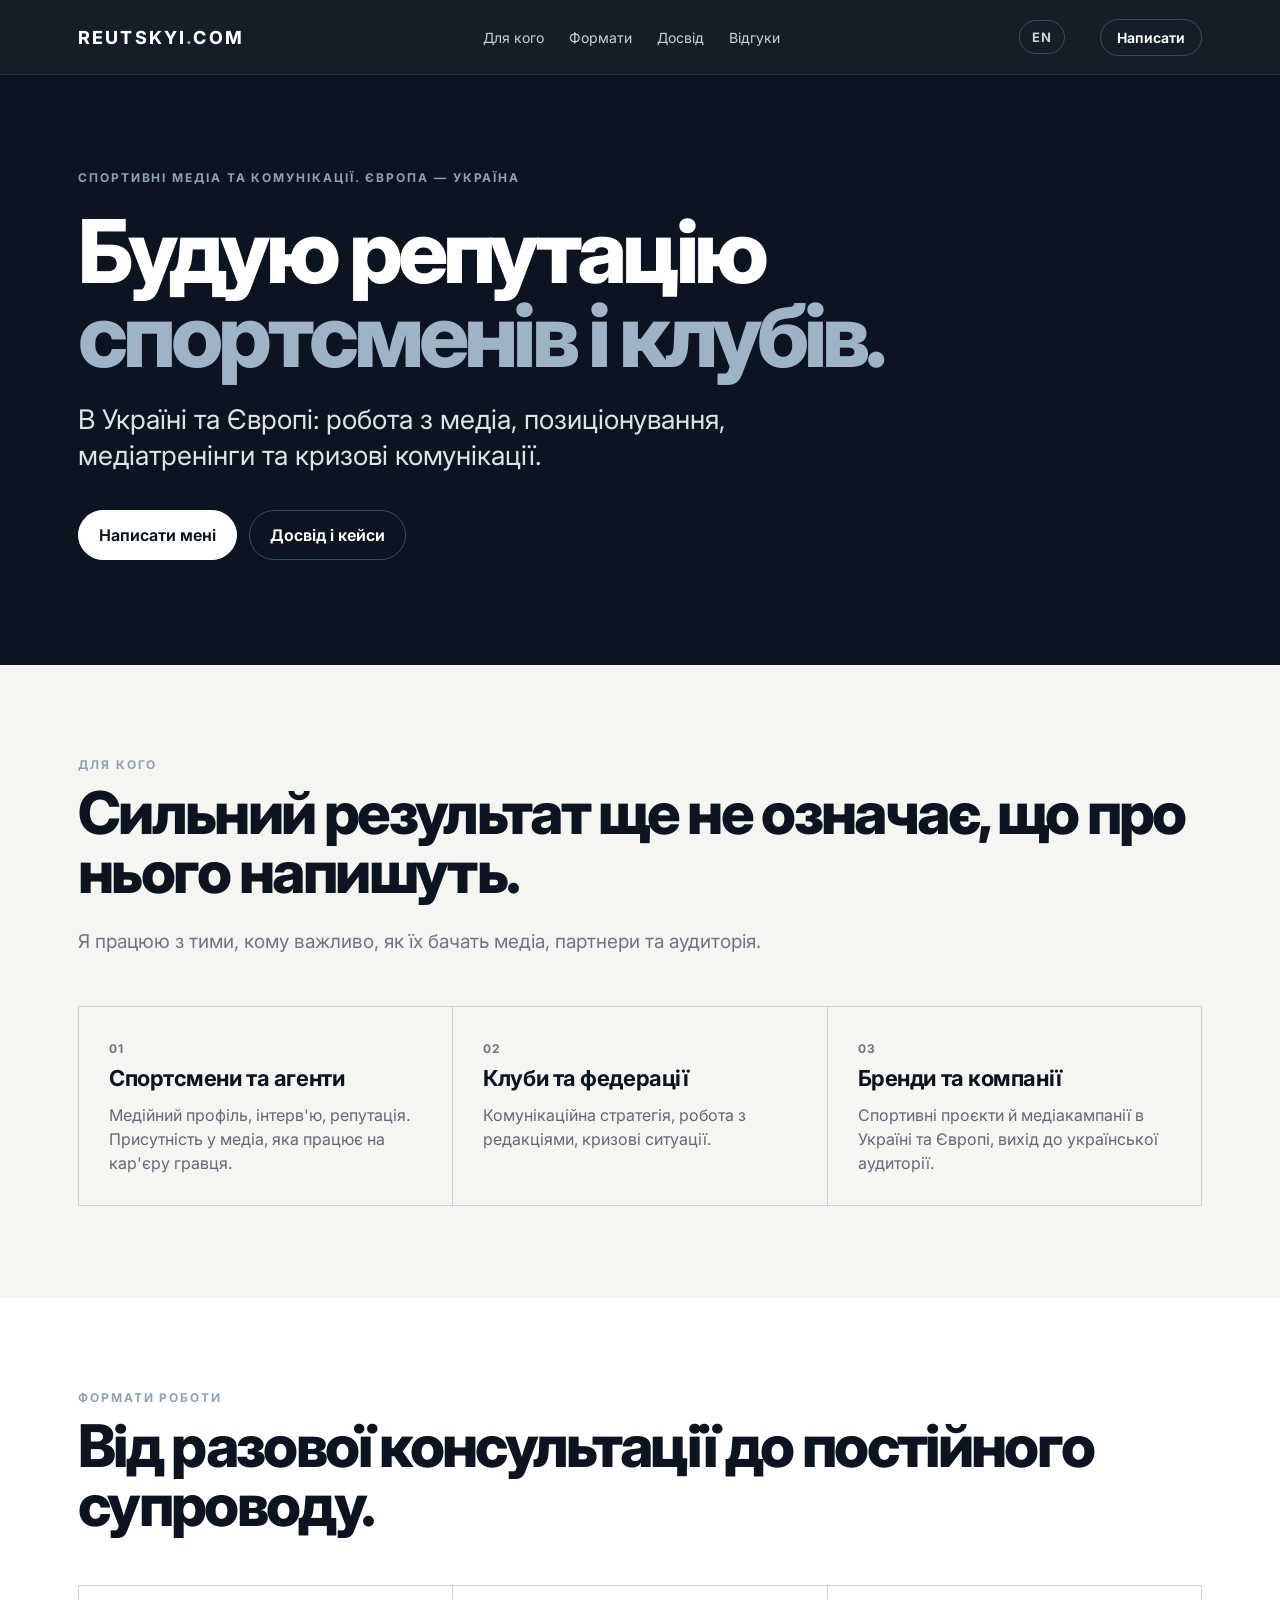
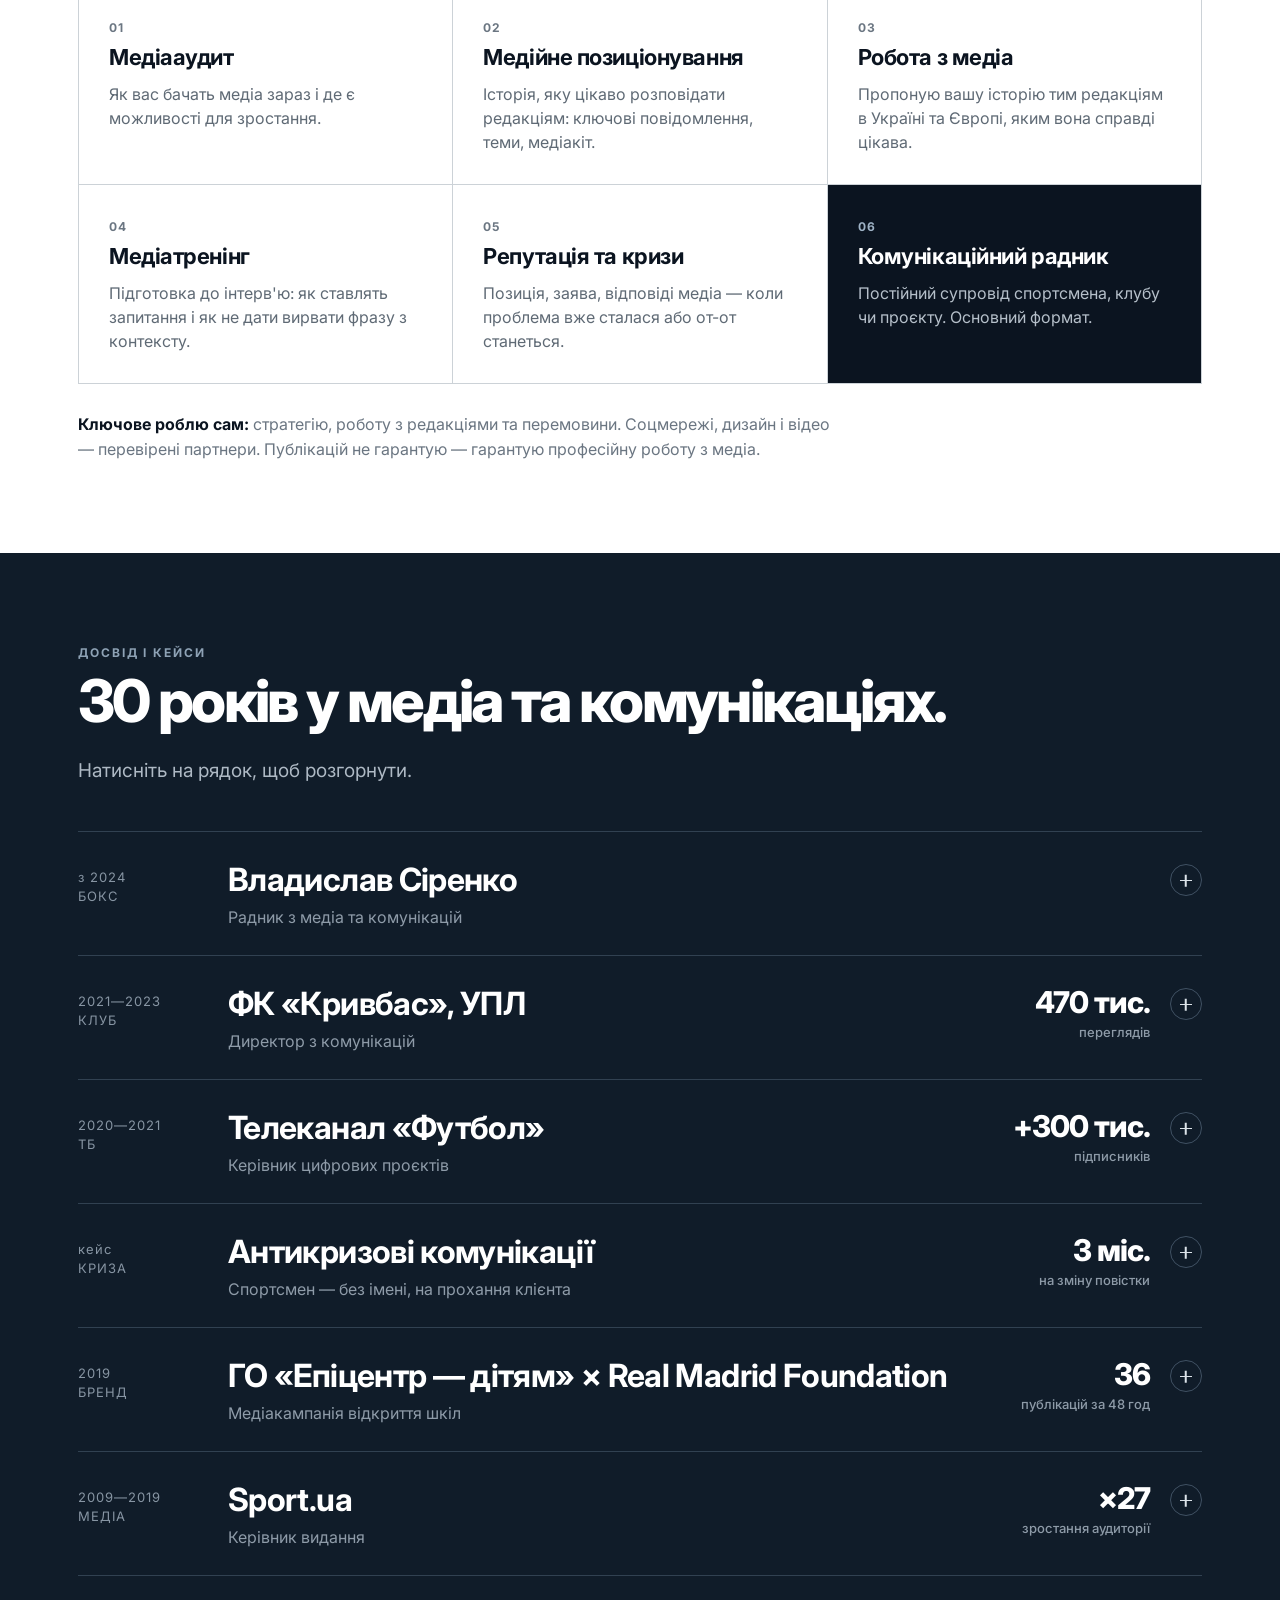
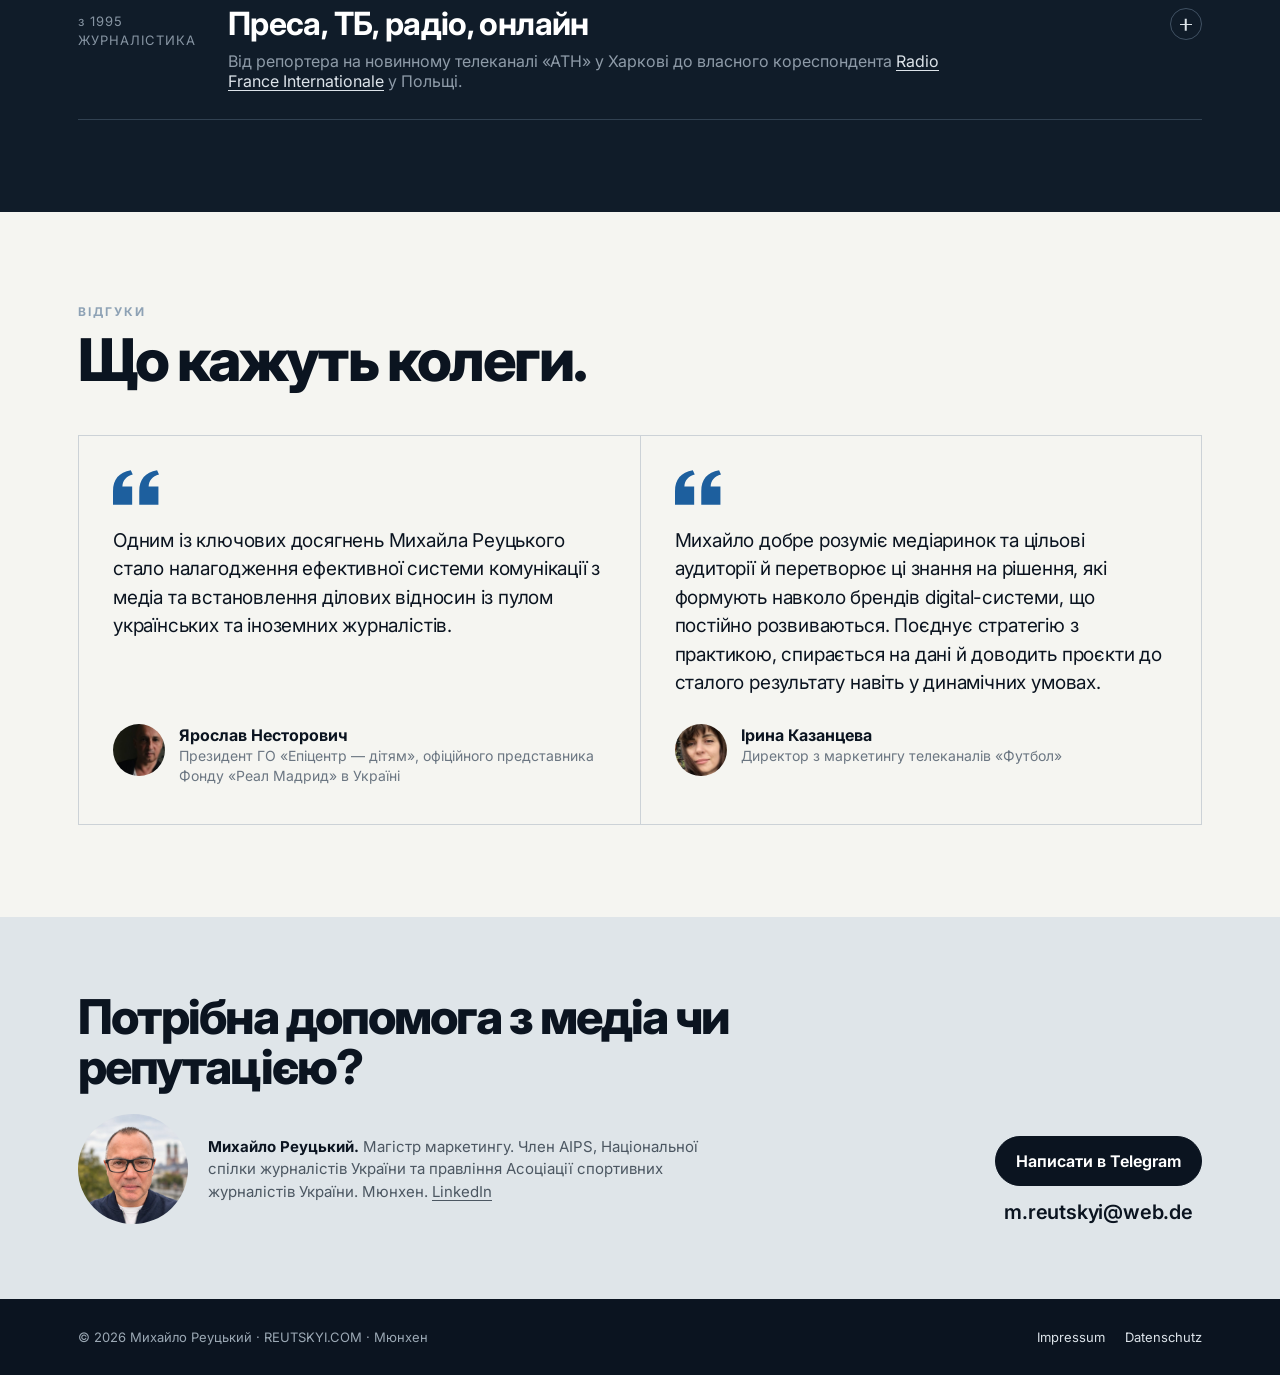
==== index.html @ 83b1a034 "Add files via upload" ====
<!DOCTYPE html>
<html lang="uk">
<head>
<meta charset="utf-8">
<meta name="viewport" content="width=device-width, initial-scale=1, viewport-fit=cover">
<title>Михайло Реуцький — спортивні медіа, PR і репутація | Україна ↔ Європа</title>
<meta name="description" content="Михайло Реуцький, Мюнхен. Медіа, PR і репутація спортсменів та клубів в Україні та Європі: робота з медіа, медіатренінги, кризові комунікації.">
<link rel="alternate" hreflang="uk" href="https://reutskyi.com/">
<link rel="alternate" hreflang="en" href="https://reutskyi.com/en/">
<link rel="alternate" hreflang="x-default" href="https://reutskyi.com/">
<link rel="canonical" href="https://reutskyi.com/">
<meta property="og:title" content="Михайло Реуцький — спортивні медіа, PR і репутація">
<meta property="og:description" content="Михайло Реуцький, Мюнхен. Медіа, PR і репутація спортсменів та клубів в Україні та Європі: робота з медіа, медіатренінги, кризові комунікації.">
<meta property="og:type" content="website">
<meta property="og:url" content="https://reutskyi.com/">
<meta property="og:locale" content="uk_UA">
<meta name="twitter:card" content="summary_large_image">
<meta property="og:image:width" content="1200">
<meta property="og:image:height" content="630">
<meta property="og:image" content="https://reutskyi.com/og.jpg">
<link rel="preload" href="/inter.woff2" as="font" type="font/woff2" crossorigin>
<link rel="stylesheet" href="/site.css?v=20261006">
<meta name="theme-color" content="#0b1420">
<link rel="icon" href="/favicon.ico" sizes="48x48">
<link rel="icon" type="image/png" href="/favicon-192.png" sizes="192x192">
<link rel="apple-touch-icon" href="/apple-touch-icon.png">
<script type="application/ld+json">
{
 "@context": "https://schema.org",
 "@type": "Person",
 "name": "Михайло Реуцький",
 "alternateName": [
  "Mykhailo Reutskyi",
  "Mikhail Reutskiy",
  "Михаил Реуцкий"
 ],
 "url": "https://reutskyi.com/",
 "image": "https://reutskyi.com/photo.jpg",
 "jobTitle": "Консультант зі спортивних комунікацій та медіа",
 "description": "Спортивні комунікації та медіа між Україною та Європою: медіааудит, позиціонування, робота з медіа, медіатренінги, репутація та кризові комунікації.",
 "email": "mailto:m.reutskyi@web.de",
 "address": {
  "@type": "PostalAddress",
  "addressLocality": "München",
  "addressCountry": "DE"
 },
 "sameAs": [
  "https://www.linkedin.com/in/reutskyi/"
 ],
 "memberOf": [
  {
   "@type": "Organization",
   "name": "AIPS — International Sports Press Association"
  },
  {
   "@type": "Organization",
   "name": "Національна спілка журналістів України"
  },
  {
   "@type": "Organization",
   "name": "Асоціація спортивних журналістів України"
  }
 ],
 "knowsAbout": [
  "Спортивні комунікації",
  "Media relations",
  "Антикризові комунікації",
  "Медіатренінг",
  "Спортивний маркетинг"
 ]
}
</script>
</head>
<body>

<header>
  <div class="wrap nav">
    <a class="logo" href="#top" aria-label="reutskyi.com">REUTSKYI<span>.</span>COM</a>
    <nav class="navlinks" aria-label="Головне меню">
      <a href="#for">Для кого</a>
      <a href="#formats">Формати</a>
      <a href="#cases">Досвід</a>
      <a href="#reviews">Відгуки</a>
    </nav>
    <a class="lang" href="/en/" hreflang="en" lang="en" aria-label="English version">EN</a>
    <a class="navbtn" href="#contact">Написати</a>
  </div>
</header>

<main id="top">

<section class="hero">
  <div class="wrap">
    <p class="eyebrow">Спортивні медіа та комунікації. Європа — Україна</p>
    <h1>Будую репутацію <span>спортсменів і&nbsp;клубів.</span></h1>
    <p class="lead">В Україні та Європі: робота з медіа, позиціонування, медіатренінги та кризові комунікації.</p>
    <div class="actions">
      <a class="btn primary" href="#contact">Написати мені</a>
      <a class="btn secondary" href="#cases">Досвід і кейси</a>
    </div>
  </div>
</section>

<section class="section" id="for">
  <div class="wrap">
    <p class="eyebrow">Для кого</p>
    <h2>Сильний результат ще не означає, що про нього напишуть.</h2>
    <p class="intro">Я працюю з тими, кому важливо, як їх бачать медіа, партнери та аудиторія.</p>
    <div class="grid3">
      <div class="cell"><b>01</b><h3>Спортсмени та агенти</h3><p>Медійний профіль, інтерв'ю, репутація. Присутність у медіа, яка працює на кар'єру гравця.</p></div>
      <div class="cell"><b>02</b><h3>Клуби та федерації</h3><p>Комунікаційна стратегія, робота з редакціями, кризові ситуації.</p></div>
      <div class="cell"><b>03</b><h3>Бренди та компанії</h3><p>Спортивні проєкти й медіакампанії в Україні та Європі, вихід до української аудиторії.</p></div>
    </div>
  </div>
</section>

<section class="section white" id="formats">
  <div class="wrap">
    <p class="eyebrow">Формати роботи</p>
    <h2>Від разової консультації до постійного супроводу.</h2>
    <div class="grid3">
      <div class="cell"><b>01</b><h3>Медіааудит</h3><p>Як вас бачать медіа зараз і де є можливості для зростання.</p></div>
      <div class="cell"><b>02</b><h3>Медійне позиціонування</h3><p>Історія, яку цікаво розповідати редакціям: ключові повідомлення, теми, медіакіт.</p></div>
      <div class="cell"><b>03</b><h3>Робота з медіа</h3><p>Пропоную вашу історію тим редакціям в Україні та Європі, яким вона справді цікава.</p></div>
      <div class="cell"><b>04</b><h3>Медіатренінг</h3><p>Підготовка до інтерв'ю: як ставлять запитання і як не дати вирвати фразу з контексту.</p></div>
      <div class="cell"><b>05</b><h3>Репутація та кризи</h3><p>Позиція, заява, відповіді медіа — коли проблема вже сталася або от-от станеться.</p></div>
      <div class="cell key"><b>06</b><h3>Комунікаційний радник</h3><p>Постійний супровід спортсмена, клубу чи проєкту. Основний формат.</p></div>
    </div>
    <p class="note"><strong>Ключове роблю сам:</strong> стратегію, роботу з редакціями та перемовини. Соцмережі, дизайн і відео — перевірені партнери. Публікацій не гарантую — гарантую професійну роботу з медіа.</p>
  </div>
</section>

<section class="section dark" id="cases">
  <div class="wrap">
    <p class="eyebrow">Досвід і кейси</p>
    <h2>30 років у медіа та комунікаціях.</h2>
    <p class="intro">Натисніть на рядок, щоб розгорнути.</p>
    <div class="cases">
      <details class="case">
        <summary>
          <span class="case-num">з 2024<br>БОКС</span>
          <div><h3>Владислав Сіренко</h3><p class="case-meta">Радник з медіа та комунікацій</p></div>
          <span class="case-value"></span>
          <span class="tog" aria-hidden="true"></span>
        </summary>
        <div class="case-body one"><p>Медіа й комунікації українського боксера-супертяжа, що виступає в промоушені Zuffa Boxing.</p></div>
      </details>
      <details class="case">
        <summary>
          <span class="case-num">2021—2023<br>КЛУБ</span>
          <div><h3>ФК «Кривбас», УПЛ</h3><p class="case-meta">Директор з комунікацій</p></div>
          <span class="case-value">470 тис.<small>переглядів</small></span>
          <span class="tog" aria-hidden="true"></span>
        </summary>
        <div class="case-body one"><p>Комунікації клубу — від щоденної роботи з редакціями, ексклюзивів і престурів до кризових ситуацій; робота з блогерами та іноземними медіа.</p><p>До Кривого Рогу приїздили писати та знімати про клуб: <a href="https://www.theguardian.com/football/2022/aug/21/ukraine-fc-kryvbas-ignore-nearby-shells-as-new-season-looms" target="_blank" rel="noopener">The Guardian</a>, <a href="https://www.instagram.com/zoryalondonsk/" target="_blank" rel="noopener">Zorya Londonsk</a>, YouTube-шоу <a href="https://www.youtube.com/watch?v=FBmzEO41YpI" target="_blank" rel="noopener">«Бомбардир»</a> і <a href="https://www.youtube.com/watch?v=1__1Q5OuF3I" target="_blank" rel="noopener">«Трендець»</a> та інші. Ці два фільми зібрали <strong>понад 470 тисяч переглядів</strong>.</p></div>
      </details>
      <details class="case">
        <summary>
          <span class="case-num">2020—2021<br>ТБ</span>
          <div><h3>Телеканал «Футбол»</h3><p class="case-meta">Керівник цифрових проєктів</p></div>
          <span class="case-value">+300 тис.<small>підписників</small></span>
          <span class="tog" aria-hidden="true"></span>
        </summary>
        <div class="case-body one"><p>Стратегія сайту та соцмереж, переупакування телевізійного контенту для онлайну.</p><p>Восени 2020-го footballua.tv — у трійці спортивних сайтів України за Gemius; +300 тисяч підписників у соцмережах за 11 місяців.</p></div>
      </details>
      <details class="case">
        <summary>
          <span class="case-num">кейс<br>КРИЗА</span>
          <div><h3>Антикризові комунікації</h3><p class="case-meta">Спортсмен — без імені, на прохання клієнта</p></div>
          <span class="case-value">3 міс.<small>на зміну повістки</small></span>
          <span class="tog" aria-hidden="true"></span>
        </summary>
        <div class="case-body one"><p>Після невдалого інтерв'ю іноземному виданню перша сторінка Google за ім'ям гравця заповнилася негативними публікаціями. За три місяці позитивні новини перебили негативну повістку: медіа заговорили про гравця в іншому ключі. Згодом кризові публікації зникли і з першої сторінки Google.</p></div>
      </details>
      <details class="case">
        <summary>
          <span class="case-num">2019<br>БРЕНД</span>
          <div><h3>ГО «Епіцентр — дітям» × Real Madrid Foundation</h3><p class="case-meta">Медіакампанія відкриття шкіл</p></div>
          <span class="case-value">36<small>публікацій за 48 год</small></span>
          <span class="tog" aria-hidden="true"></span>
        </summary>
        <div class="case-body one"><p>Дві соціально-спортивні школи для 355 дітей, відкривали зірки «Реала» Макелеле та Бутрагеньо. 36 медіарозміщень за 48 годин.</p></div>
      </details>
      <details class="case">
        <summary>
          <span class="case-num">2009—2019<br>МЕДІА</span>
          <div><h3>Sport.ua</h3><p class="case-meta">Керівник видання</p></div>
          <span class="case-value">×27<small>зростання аудиторії</small></span>
          <span class="tog" aria-hidden="true"></span>
        </summary>
        <div class="case-body one"><p>Аудиторія зросла з 400 тисяч до понад 11 мільйонів користувачів на місяць. Лідер серед загальноспортивних сайтів України.</p></div>
      </details>
      <details class="case">
        <summary>
          <span class="case-num">з 1995<br>ЖУРНАЛІСТИКА</span>
          <div><h3>Преса, ТБ, радіо, онлайн</h3><p class="case-meta">Від репортера на новинному телеканалі «АТН» у Харкові до власного кореспондента <a href="https://www.rfi.fr/uk/%D0%B0%D0%B2%D1%82%D0%BE%D1%80/%D0%BC%D0%B8%D1%85%D0%B0%D0%B9%D0%BB%D0%BE-%D1%80%D0%B5%D1%83%D1%86%D1%8C%D0%BA%D0%B8%D0%B9/" target="_blank" rel="noopener">Radio France Internationale</a> у Польщі.</p></div>
          <span class="case-value"></span>
          <span class="tog" aria-hidden="true"></span>
        </summary>
        <div class="case-body one">
          <p>Публікації: газета «День», сайти Sport.ua, «Чемпіон», Xsport, «Трибуна» та інші.</p>
        </div>
      </details>
    </div>
  </div>
</section>

<section class="section" id="reviews">
  <div class="wrap">
    <p class="eyebrow">Відгуки</p>
    <h2>Що кажуть колеги.</h2>
    <div class="reviews">
      <figure class="review">
        <blockquote>Одним із ключових досягнень Михайла Реуцького стало налагодження ефективної системи комунікації з медіа та встановлення ділових відносин із пулом українських та іноземних журналістів.</blockquote>
        <figcaption><img src="/nestorovych.jpg" width="220" height="220" loading="lazy" alt="Ярослав Несторович"><span><b>Ярослав Несторович</b>Президент ГО «Епіцентр — дітям», офіційного представника Фонду «Реал Мадрид» в Україні</span></figcaption>
      </figure>
      <figure class="review">
        <blockquote>Михайло добре розуміє медіаринок та цільові аудиторії й перетворює ці знання на рішення, які формують навколо брендів digital-системи, що постійно розвиваються. Поєднує стратегію з практикою, спирається на дані й доводить проєкти до сталого результату навіть у динамічних умовах.</blockquote>
        <figcaption><img src="/kazantseva.jpg" width="220" height="220" loading="lazy" alt="Ірина Казанцева"><span><b>Ірина Казанцева</b>Директор з маркетингу телеканалів «Футбол»</span></figcaption>
      </figure>
    </div>
  </div>
</section>

<section class="cta" id="contact">
  <div class="wrap cta-inner">
    <div>
      <h2>Потрібна допомога з медіа чи репутацією?</h2>
      <div class="me">
        <img src="/photo.jpg" width="640" height="640" alt="Михайло Реуцький">
        <p><b>Михайло Реуцький.</b> Магістр маркетингу. Член AIPS, Національної спілки журналістів України та правління Асоціації спортивних журналістів України. Мюнхен. <a href="https://www.linkedin.com/in/reutskyi/" target="_blank" rel="noopener">LinkedIn</a></p>
      </div>
    </div>
    <div class="contact">
      <div class="cbtns"><a class="btn primary dark" href="https://t.me/metarem" target="_blank" rel="noopener">Написати в Telegram</a></div>
      <p class="mail">m.reutskyi@web.de</p>
    </div>
  </div>
</section>

</main>

<footer>
  <div class="wrap footerrow">
    <span>© 2026 Михайло Реуцький · REUTSKYI.COM · Мюнхен</span>
    <nav aria-label="Правова інформація"><a href="/impressum.html">Impressum</a><a href="/datenschutz.html">Datenschutz</a></nav>
  </div>
</footer>

</body>
</html>
---- site.css ----
@font-face{font-family:"Inter";src:url(/inter.woff2) format("woff2");font-weight:100 900;font-display:swap}
:root{--ink:#0b1420;--paper:#f5f5f1;--muted:#6b7682;--line:#ccd2d7;--accent:#1d5f9e;--white:#fff;--max:1180px}
*{box-sizing:border-box}html{scroll-behavior:smooth;scroll-padding-top:80px}
body{margin:0;background:var(--paper);color:var(--ink);font-family:"Inter",ui-sans-serif,system-ui,-apple-system,BlinkMacSystemFont,"Segoe UI",sans-serif;-webkit-font-smoothing:antialiased}
a{color:inherit;text-decoration:none}
:focus-visible{outline:2px solid #9fb3c6;outline-offset:3px}
img{max-width:100%;display:block}
.wrap{max-width:var(--max);margin:auto;padding:0 28px}
header{position:sticky;top:0;z-index:20;background:rgba(11,20,32,.96);color:#fff;border-bottom:1px solid #233142;backdrop-filter:blur(12px);-webkit-backdrop-filter:blur(12px)}
.nav{height:74px;display:flex;align-items:center;justify-content:space-between;gap:25px}
.logo{font-size:18px;font-weight:750;letter-spacing:.12em;white-space:nowrap}.logo span{color:#9fb3c6}
.navlinks{display:flex;gap:25px;font-size:14px;color:#cbd2da}.navlinks a:hover{color:#fff}
.navbtn{border:1px solid #3a4c60;border-radius:999px;padding:9px 16px;font-size:14px;font-weight:650}
.hero{background:var(--ink);color:#fff;padding:95px 0 105px}
.eyebrow{text-transform:uppercase;letter-spacing:.16em;color:#8ea2b5;font-size:12px;font-weight:700;margin:0}
.hero h1{font-size:clamp(44px,7.4vw,88px);line-height:.96;letter-spacing:-.055em;max-width:950px;margin:24px 0;font-weight:800}
.hero h1 span{color:#9fb3c6}
.lead{font-size:clamp(19px,2.3vw,27px);line-height:1.35;max-width:800px;color:#dce3e9;margin:0}
.actions{display:flex;flex-wrap:wrap;gap:12px;margin-top:35px}
.btn{display:inline-block;padding:14px 20px;border-radius:999px;border:1px solid #3a4c60;font-weight:650}
.btn.primary{background:#fff;color:var(--ink);border-color:#fff}.btn.secondary{color:#fff}
.metrics{display:grid;grid-template-columns:repeat(4,1fr);gap:1px;background:#2a3948;margin-top:70px}
.metric{background:var(--ink);padding:25px}.metric strong{display:block;font-size:39px;letter-spacing:-.04em;font-weight:800}.metric small{color:#9eabb8;line-height:1.35;font-size:14px}
.section{padding:92px 0}.section.dark{background:#101c29;color:#fff}.section.white{background:#fff}
.section h2{font-size:clamp(34px,4.6vw,60px);line-height:1;letter-spacing:-.045em;margin:12px 0 25px;font-weight:800}
.intro{max-width:700px;color:var(--muted);font-size:19px;line-height:1.55;margin:0}.dark .intro{color:#aeb9c4}
.grid3{display:grid;grid-template-columns:repeat(3,1fr);gap:1px;background:var(--line);margin-top:50px;border:1px solid var(--line)}
.cell{background:var(--paper);padding:30px;min-height:190px}.white .cell{background:#fff}
.cell b{font-size:12px;color:var(--muted);letter-spacing:.08em}
.cell h3{font-size:22px;margin:8px 0 12px;letter-spacing:-.02em}
.cell p{color:#5f6a75;line-height:1.5;margin:0}
.cell.key{background:var(--ink);color:#fff}.cell.key p{color:#b6c0ca}.cell.key b{color:#9fb3c6}
.note{margin:28px 0 0;color:var(--muted);font-size:16px;line-height:1.55;max-width:760px}.note strong{color:var(--ink)}
.cases{margin-top:45px;border-top:1px solid #314151}
.case{border-bottom:1px solid #314151;padding:28px 0}
.case>summary{list-style:none;display:grid;grid-template-columns:130px 1fr 150px 32px;gap:20px;align-items:start;cursor:pointer}
.case>summary::-webkit-details-marker{display:none}
.case-num{color:#8795a3;font-size:13px;letter-spacing:.08em;padding-top:8px}
.case h3{font-size:clamp(22px,2.8vw,32px);margin:0 0 8px;letter-spacing:-.02em}
.case-meta{color:#8e9ba8;margin:0}
.case-value{text-align:right;font-size:30px;font-weight:800;letter-spacing:-.03em}
.case>summary:hover h3{color:#9fb3c6}
.case-body{display:grid;grid-template-columns:1fr 1fr;gap:35px;padding:22px 170px 6px 150px}
.case-body p{color:#b6c0ca;line-height:1.55;margin:0}
.case-body a{color:#fff;text-decoration:underline;text-underline-offset:3px}
.tags{grid-column:1/-1}
.tag{display:inline-block;border:1px solid #405163;border-radius:999px;padding:6px 10px;font-size:12px;color:#b7c3ce;margin:4px 4px 0 0}
.reviews{display:grid;grid-template-columns:1fr 1fr;gap:1px;background:var(--line);margin-top:45px;border:1px solid var(--line)}
.review{margin:0;background:var(--paper);padding:34px;display:flex;flex-direction:column;justify-content:space-between;gap:26px}
.review blockquote{margin:0;font-size:19px;line-height:1.5;letter-spacing:-.01em}
.review figcaption{display:flex;align-items:center;gap:14px;font-size:14px;color:var(--muted);line-height:1.4}
.review figcaption img{width:52px;height:52px;border-radius:50%;object-fit:cover;flex:none}
.review figcaption b{display:block;color:var(--ink);font-size:16px}
.cta{background:#dfe5e9;padding:75px 0}
.cta-inner{display:flex;justify-content:space-between;align-items:end;gap:35px}
.cta h2{margin:0 0 22px;max-width:700px}
.me{display:flex;gap:16px;align-items:center;max-width:620px;color:#4c5762;font-size:15px;line-height:1.5}
.me img{width:72px;height:72px;border-radius:50%;object-fit:cover;flex:none}
.me b{color:var(--ink)}
.me a{text-decoration:underline;text-underline-offset:3px}
.contact{white-space:nowrap;text-align:right}
.contact .mail{display:block;margin-top:10px;color:#4c5762;font-size:15px}
footer{background:var(--ink);color:#9ba8b4;padding:30px 0;font-size:13px}
.footerrow{display:flex;justify-content:space-between;gap:20px;flex-wrap:wrap}
footer nav{display:flex;gap:20px}footer nav a{color:#dce3e9}
.legal-main{padding:80px 0}.legal{max-width:760px}
.legal h1{font-size:clamp(40px,6vw,64px);letter-spacing:-.045em;margin:0 0 28px}
.legal h2{font-size:22px;letter-spacing:-.02em;margin:34px 0 10px}
.legal p{color:#4c5762;line-height:1.6}.legal a{text-decoration:underline}
@media(max-width:900px){
 .navlinks{display:none}.wrap{padding:0 20px}.hero{padding:70px 0 75px}
 .metrics,.grid3{grid-template-columns:1fr 1fr}
 .case>summary{grid-template-columns:55px 1fr 90px}
 .case-body{grid-template-columns:1fr;padding:20px 0 0 75px}
 .reviews{grid-template-columns:1fr}
 .cta-inner{display:block}.contact{text-align:left;margin-top:28px}
}
@media(max-width:520px){
 .metrics,.grid3{grid-template-columns:1fr}.metric{padding:20px}
 .case>summary{grid-template-columns:1fr}.case-num{padding:0}.case-value{text-align:left;font-size:24px}
 .case-body{padding:16px 0 0}
 .review{padding:24px}
}
@media (prefers-reduced-motion:reduce){html{scroll-behavior:auto}}
.case-body.one{grid-template-columns:1fr;max-width:none}
.case-body.one p{max-width:70ch}
.case-num{line-height:1.5}
.cta h2{font-size:clamp(30px,4vw,48px);letter-spacing:-.04em;line-height:1.05;font-weight:800}
.metrics.one{grid-template-columns:auto;background:none;border-top:1px solid #2a3948;margin-top:60px}
.metrics.one .metric{padding:28px 0 0;display:flex;align-items:baseline;gap:14px}
.metrics.one small{font-size:16px}
.review blockquote::before{content:"";display:block;width:46px;height:35px;margin-bottom:22px;background-color:var(--accent);-webkit-mask:url("data:image/svg+xml,%3Csvg xmlns='http://www.w3.org/2000/svg' viewBox='0 0 48 36'%3E%3Cpath d='M0 36V22C0 9.6 6.2 2.2 18.6 0l2 4.4C13.6 6.4 10.2 10.6 9.8 17H20v19H0zm27.4 0V22C27.4 9.6 33.6 2.2 46 0l2 4.4c-7 2-10.4 6.2-10.8 12.6H47.4v19h-20z'/%3E%3C/svg%3E") no-repeat center/contain;mask:url("data:image/svg+xml,%3Csvg xmlns='http://www.w3.org/2000/svg' viewBox='0 0 48 36'%3E%3Cpath d='M0 36V22C0 9.6 6.2 2.2 18.6 0l2 4.4C13.6 6.4 10.2 10.6 9.8 17H20v19H0zm27.4 0V22C27.4 9.6 33.6 2.2 46 0l2 4.4c-7 2-10.4 6.2-10.8 12.6H47.4v19h-20z'/%3E%3C/svg%3E") no-repeat center/contain}
.review figcaption{min-height:66px;align-items:flex-start}
.case-body.one p+p{margin-top:12px}
.case-row{display:grid;grid-template-columns:130px 1fr 150px;gap:20px;align-items:start}
.case.static h3{cursor:default}
@media(max-width:900px){.case-row{grid-template-columns:55px 1fr 90px}}
@media(max-width:520px){.case-row{grid-template-columns:1fr}}
.case-meta a{color:#dce3e9;text-decoration:underline;text-underline-offset:3px}
.outlets{list-style:none;margin:0;padding:0;columns:2;column-gap:40px;color:#b6c0ca;line-height:1.5}.outlets li{break-inside:avoid;padding:6px 0;border-bottom:1px solid #243445}.outlets a{color:#fff;text-decoration:underline;text-underline-offset:3px}@media(max-width:700px){.outlets{columns:1}}
.btn.primary.dark{background:var(--ink);color:#fff;border-color:var(--ink)}
.contact .mail{display:flex;gap:10px;align-items:center;justify-content:flex-end;margin:12px 0 0;color:#4c5762;font-size:15px}
.copy{font:inherit;font-size:13px;border:1px solid #9aa6b1;background:transparent;border-radius:999px;padding:4px 10px;cursor:pointer;color:var(--ink)}
.copy:hover{background:#fff}
.mail-hint{margin:6px 0 0;font-size:12px;color:#7a8590;white-space:normal}
@media(max-width:900px){.contact .mail{justify-content:flex-start}}
.cbtns{display:flex;gap:10px;justify-content:flex-end;flex-wrap:wrap}
.btn.outline{border-color:var(--ink);color:var(--ink)}
.btn.outline:hover{background:#fff}
@media(max-width:900px){.cbtns{justify-content:flex-start}}
.contact .mail{font-size:20px;font-weight:600;color:var(--ink);letter-spacing:-.01em;margin-top:16px}
.case .tog{width:32px;height:32px;border:1px solid #405163;border-radius:50%;position:relative;margin-top:4px;transition:border-color .2s}
.case .tog::before,.case .tog::after{content:"";position:absolute;left:9px;right:9px;top:15px;height:1.5px;background:#dce3e9;transition:transform .25s}
.case .tog::after{transform:rotate(90deg)}
.case[open] .tog::after{transform:rotate(0)}
.case>summary:hover .tog{border-color:#9fb3c6}
@media(max-width:900px){.case>summary{grid-template-columns:55px 1fr 90px 32px}}
@media(max-width:520px){.case>summary{grid-template-columns:1fr 32px}.case>summary .case-num{grid-column:1}.case>summary>div{grid-column:1}.case>summary .case-value{grid-column:1}.case>summary .tog{grid-column:2;grid-row:1}}
.case-body.one{gap:12px}.case-body.one p+p{margin-top:0}
.case-value small{display:block;font-size:13px;font-weight:500;letter-spacing:0;color:#8e9ba8;margin-top:4px;line-height:1.3}
@media(max-width:520px){.case-value small{display:inline;margin-left:8px}}
.cta .contact{display:flex;flex-direction:column;align-items:stretch;text-align:center}
.cta .contact .cbtns{justify-content:center}
.cta .contact .cbtns .btn{width:100%;text-align:center}
.cta .contact .mail{justify-content:center;text-align:center;margin-top:14px}
@media(max-width:900px){.cta .contact{align-items:flex-start;text-align:left}.cta .contact .cbtns .btn{width:auto}.cta .contact .mail{justify-content:flex-start;text-align:left}}
.nav{justify-content:flex-start}
.navlinks{margin:0 auto}
.nav .lang{font-size:13px;font-weight:700;letter-spacing:.08em;color:#cbd2da;border:1px solid #3a4c60;border-radius:999px;padding:8px 12px;margin-right:10px}
.nav .lang:hover{color:#fff}
@media(max-width:900px){.nav .lang{margin-left:auto}}
.me{gap:20px}.me img{width:110px;height:110px}@media(max-width:520px){.me img{width:88px;height:88px}}
/* mobile-nav-fit */@media(max-width:520px){.nav{gap:10px}.logo{font-size:15px;letter-spacing:.08em}.navbtn{padding:8px 12px;font-size:13px}.nav .lang{padding:7px 9px;margin-right:4px;font-size:12px}}
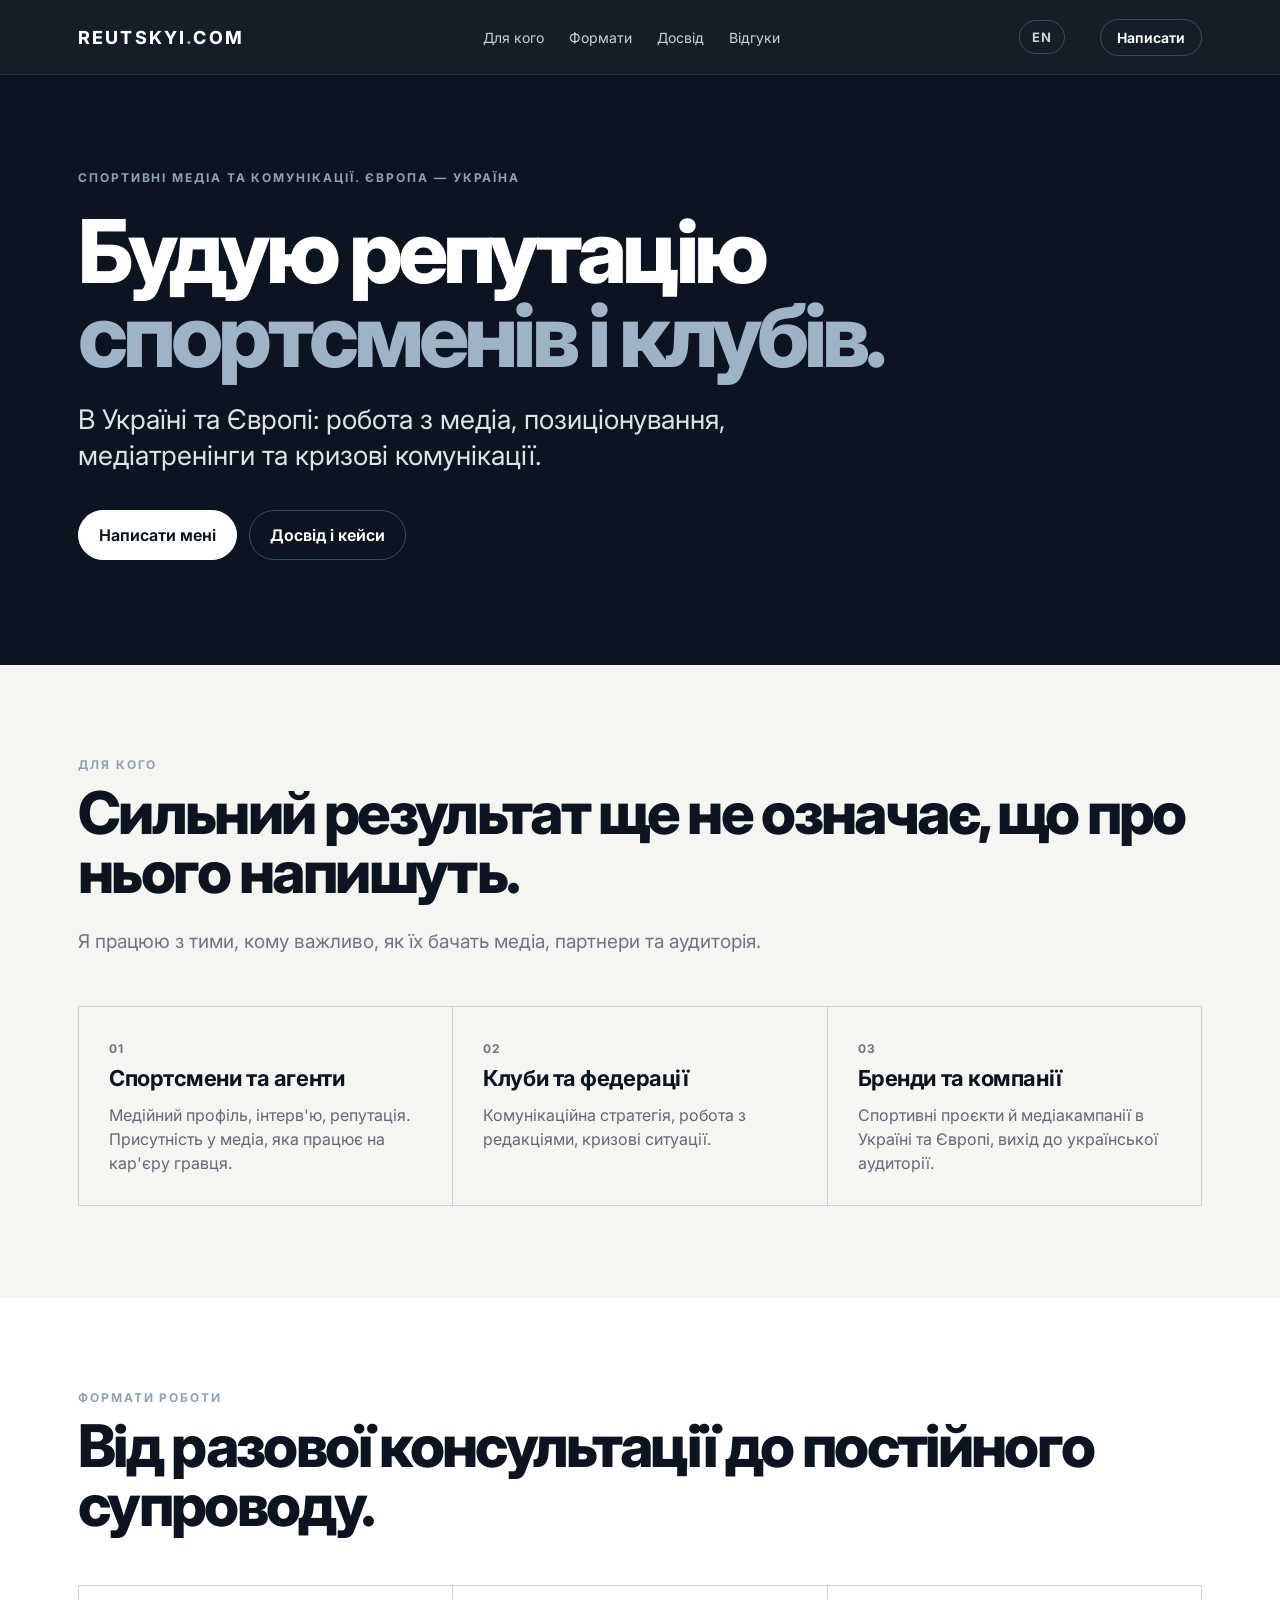
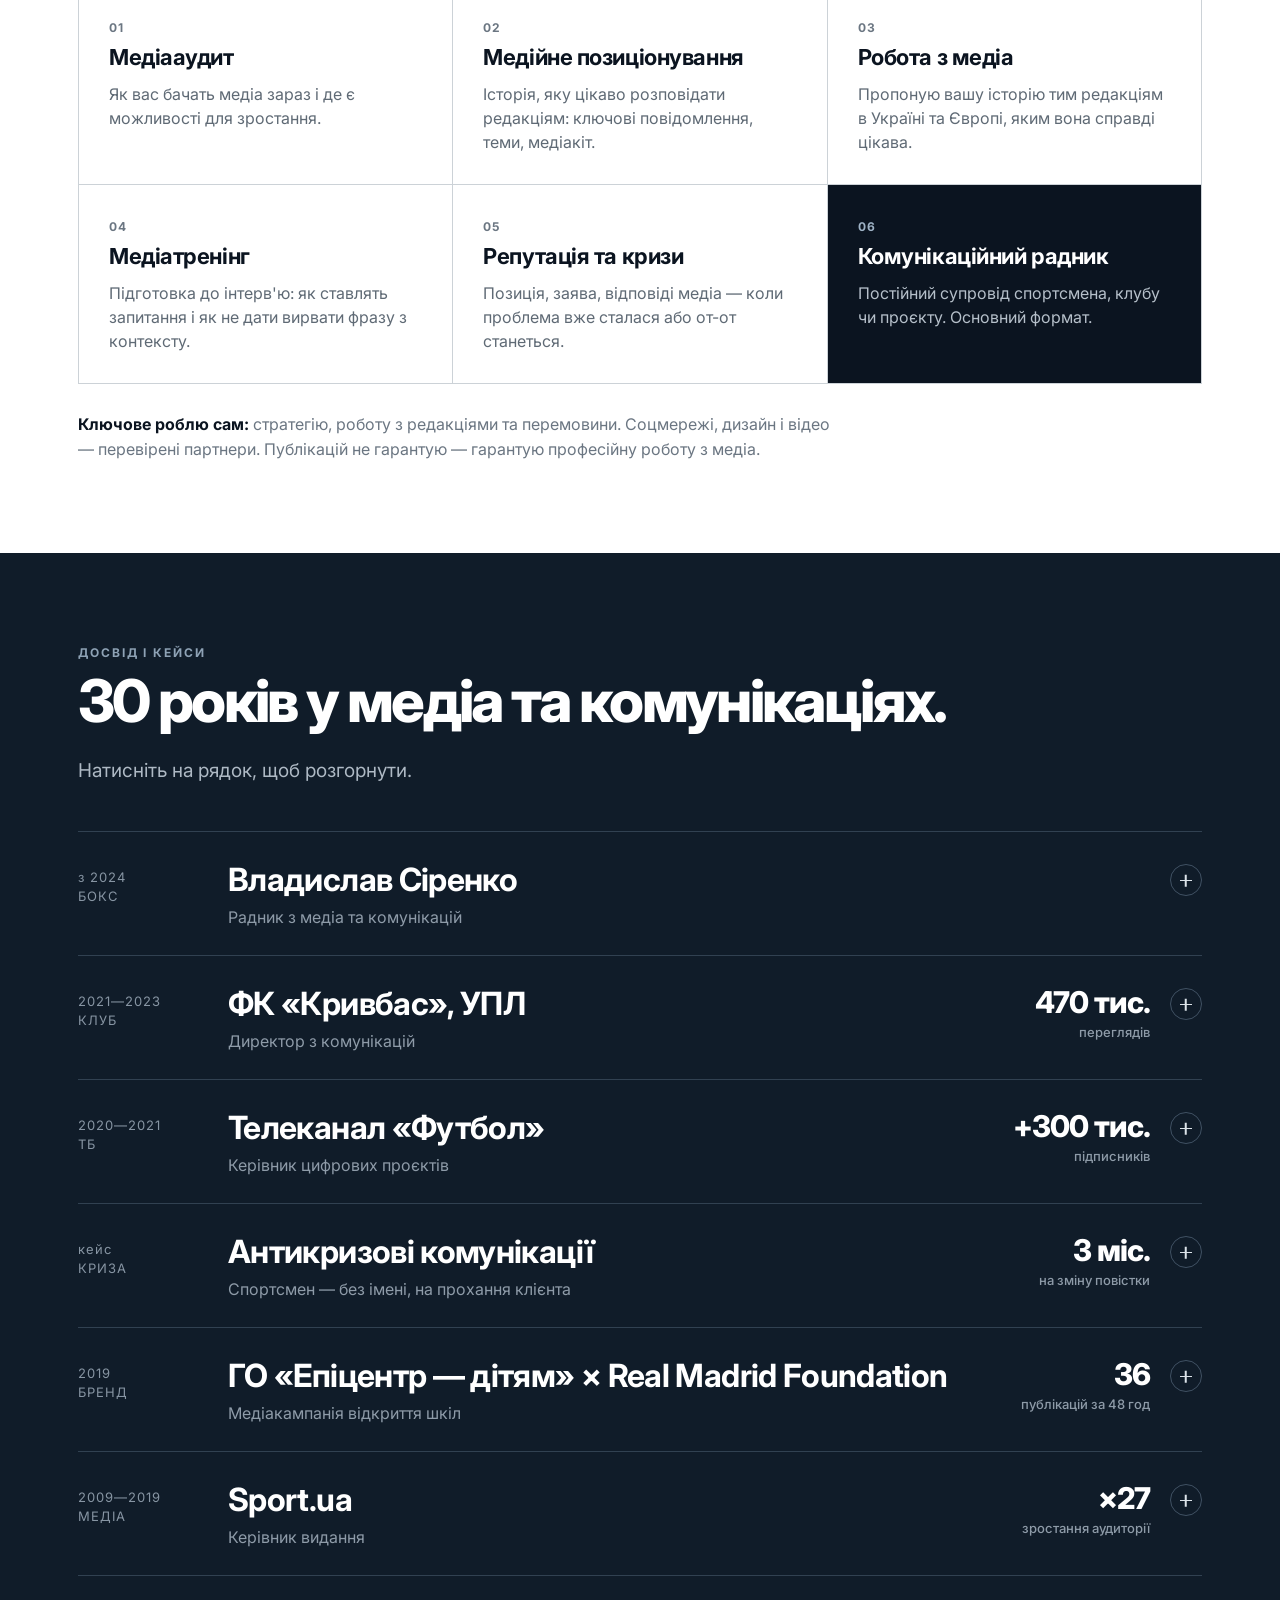
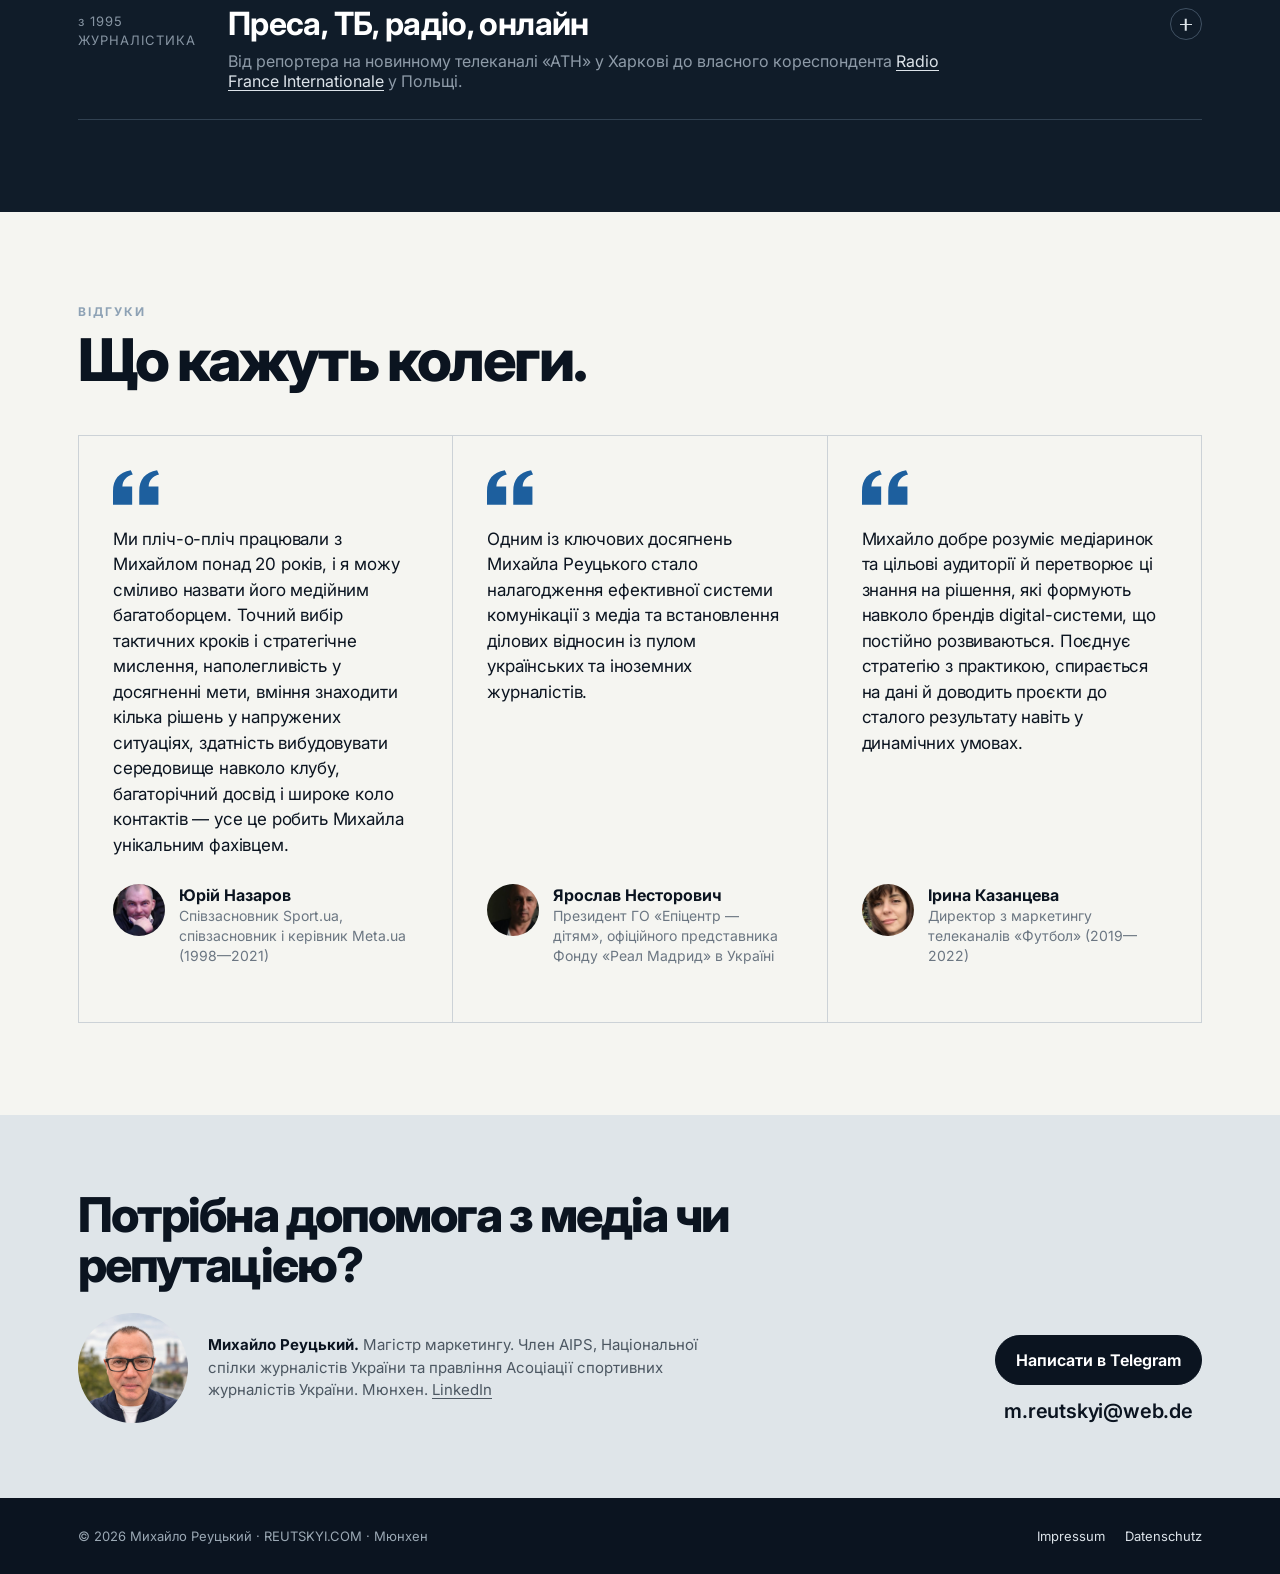
==== commit 987c149c: "Add files via upload" ====
--- a/index.html
+++ b/index.html
@@ -19,7 +19,7 @@
 <meta property="og:image:height" content="630">
 <meta property="og:image" content="https://reutskyi.com/og.jpg">
 <link rel="preload" href="/inter.woff2" as="font" type="font/woff2" crossorigin>
-<link rel="stylesheet" href="/site.css?v=20261006">
+<link rel="stylesheet" href="/site.css?v=20261007">
 <meta name="theme-color" content="#0b1420">
 <link rel="icon" href="/favicon.ico" sizes="48x48">
 <link rel="icon" type="image/png" href="/favicon-192.png" sizes="192x192">
@@ -211,12 +211,16 @@
     <h2>Що кажуть колеги.</h2>
     <div class="reviews">
       <figure class="review">
+        <blockquote>Ми пліч-о-пліч працювали з Михайлом понад 20 років, і я можу сміливо назвати його медійним багатоборцем. Точний вибір тактичних кроків і стратегічне мислення, наполегливість у досягненні мети, вміння знаходити кілька рішень у напружених ситуаціях, здатність вибудовувати середовище навколо клубу, багаторічний досвід і широке коло контактів — усе це робить Михайла унікальним фахівцем.</blockquote>
+        <figcaption><img src="/nazarov.jpg" width="220" height="220" loading="lazy" alt="Юрій Назаров"><span><b>Юрій Назаров</b>Співзасновник Sport.ua, співзасновник і керівник Meta.ua (1998—2021)</span></figcaption>
+      </figure>
+      <figure class="review">
         <blockquote>Одним із ключових досягнень Михайла Реуцького стало налагодження ефективної системи комунікації з медіа та встановлення ділових відносин із пулом українських та іноземних журналістів.</blockquote>
         <figcaption><img src="/nestorovych.jpg" width="220" height="220" loading="lazy" alt="Ярослав Несторович"><span><b>Ярослав Несторович</b>Президент ГО «Епіцентр — дітям», офіційного представника Фонду «Реал Мадрид» в Україні</span></figcaption>
       </figure>
       <figure class="review">
         <blockquote>Михайло добре розуміє медіаринок та цільові аудиторії й перетворює ці знання на рішення, які формують навколо брендів digital-системи, що постійно розвиваються. Поєднує стратегію з практикою, спирається на дані й доводить проєкти до сталого результату навіть у динамічних умовах.</blockquote>
-        <figcaption><img src="/kazantseva.jpg" width="220" height="220" loading="lazy" alt="Ірина Казанцева"><span><b>Ірина Казанцева</b>Директор з маркетингу телеканалів «Футбол»</span></figcaption>
+        <figcaption><img src="/kazantseva.jpg" width="220" height="220" loading="lazy" alt="Ірина Казанцева"><span><b>Ірина Казанцева</b>Директор з маркетингу телеканалів «Футбол» (2019—2022)</span></figcaption>
       </figure>
     </div>
   </div>
--- a/site.css
+++ b/site.css
@@ -131,3 +131,6 @@
 @media(max-width:900px){.nav .lang{margin-left:auto}}
 .me{gap:20px}.me img{width:110px;height:110px}@media(max-width:520px){.me img{width:88px;height:88px}}
 /* mobile-nav-fit */@media(max-width:520px){.nav{gap:10px}.logo{font-size:15px;letter-spacing:.08em}.navbtn{padding:8px 12px;font-size:13px}.nav .lang{padding:7px 9px;margin-right:4px;font-size:12px}}
+.review .avatar{width:52px;height:52px;border-radius:50%;flex:none;display:grid;place-items:center;background:#0b1420;color:#fff;font-weight:700;font-size:16px;letter-spacing:.02em}
+@media(min-width:1101px){.reviews{grid-template-columns:repeat(3,1fr)}.review blockquote{font-size:17px}}
+@media(min-width:1101px){.review figcaption{min-height:104px}}
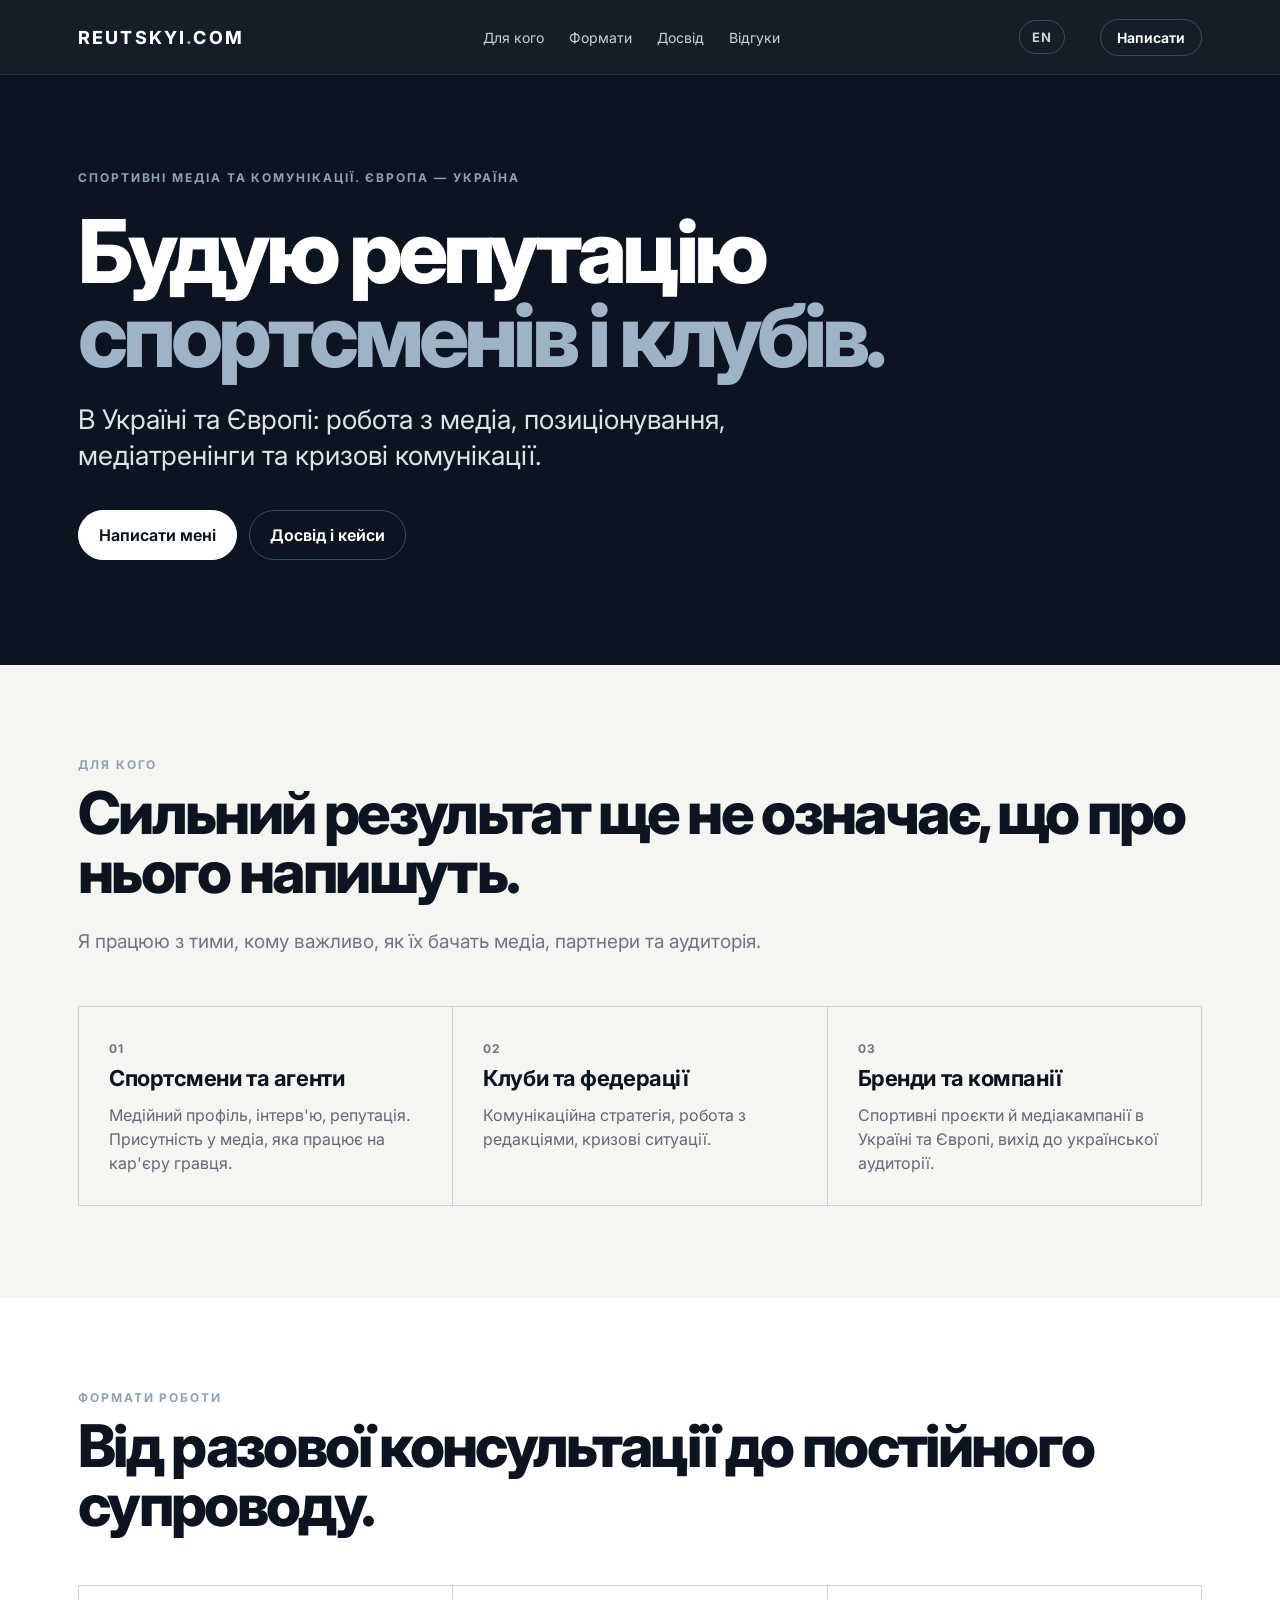
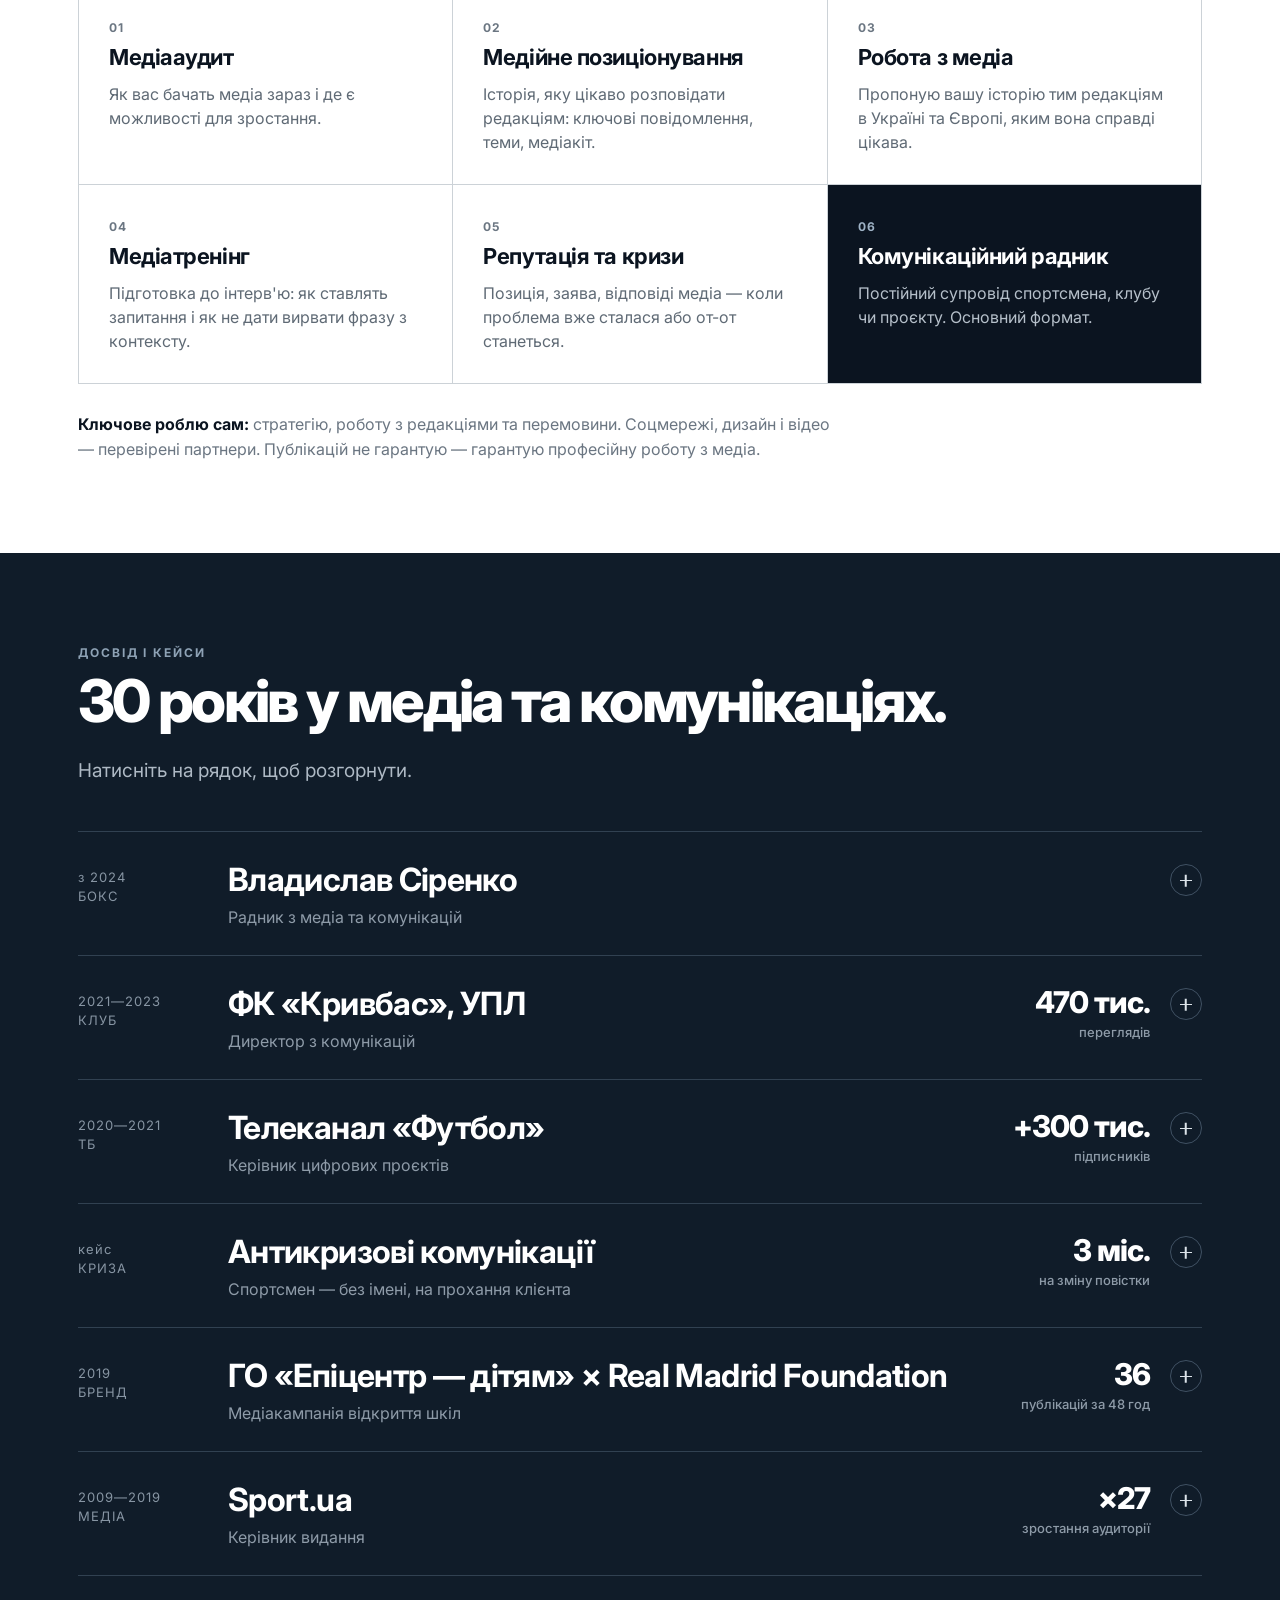
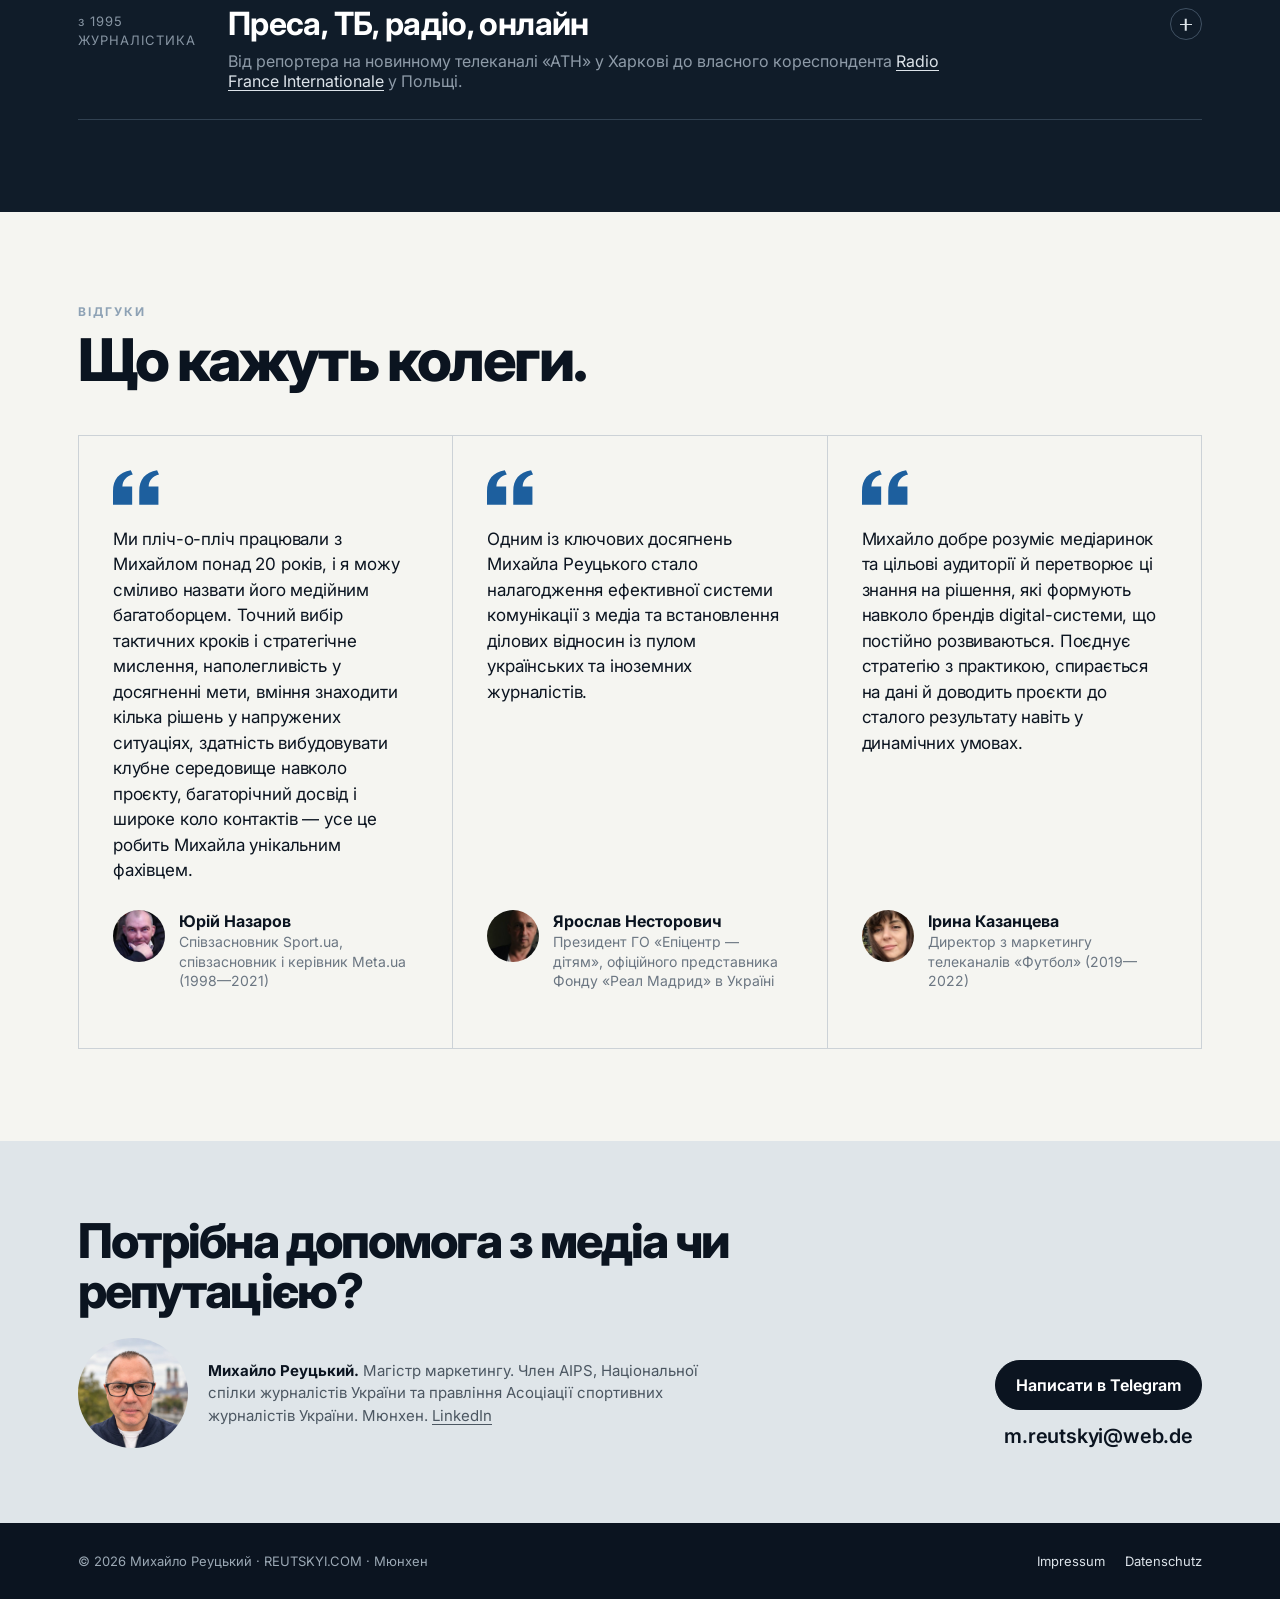
==== commit 9d68baa0: "Add files via upload" ====
--- a/index.html
+++ b/index.html
@@ -211,7 +211,7 @@
     <h2>Що кажуть колеги.</h2>
     <div class="reviews">
       <figure class="review">
-        <blockquote>Ми пліч-о-пліч працювали з Михайлом понад 20 років, і я можу сміливо назвати його медійним багатоборцем. Точний вибір тактичних кроків і стратегічне мислення, наполегливість у досягненні мети, вміння знаходити кілька рішень у напружених ситуаціях, здатність вибудовувати середовище навколо клубу, багаторічний досвід і широке коло контактів — усе це робить Михайла унікальним фахівцем.</blockquote>
+        <blockquote>Ми пліч-о-пліч працювали з Михайлом понад 20 років, і я можу сміливо назвати його медійним багатоборцем. Точний вибір тактичних кроків і стратегічне мислення, наполегливість у досягненні мети, вміння знаходити кілька рішень у напружених ситуаціях, здатність вибудовувати клубне середовище навколо проєкту, багаторічний досвід і широке коло контактів — усе це робить Михайла унікальним фахівцем.</blockquote>
         <figcaption><img src="/nazarov.jpg" width="220" height="220" loading="lazy" alt="Юрій Назаров"><span><b>Юрій Назаров</b>Співзасновник Sport.ua, співзасновник і керівник Meta.ua (1998—2021)</span></figcaption>
       </figure>
       <figure class="review">
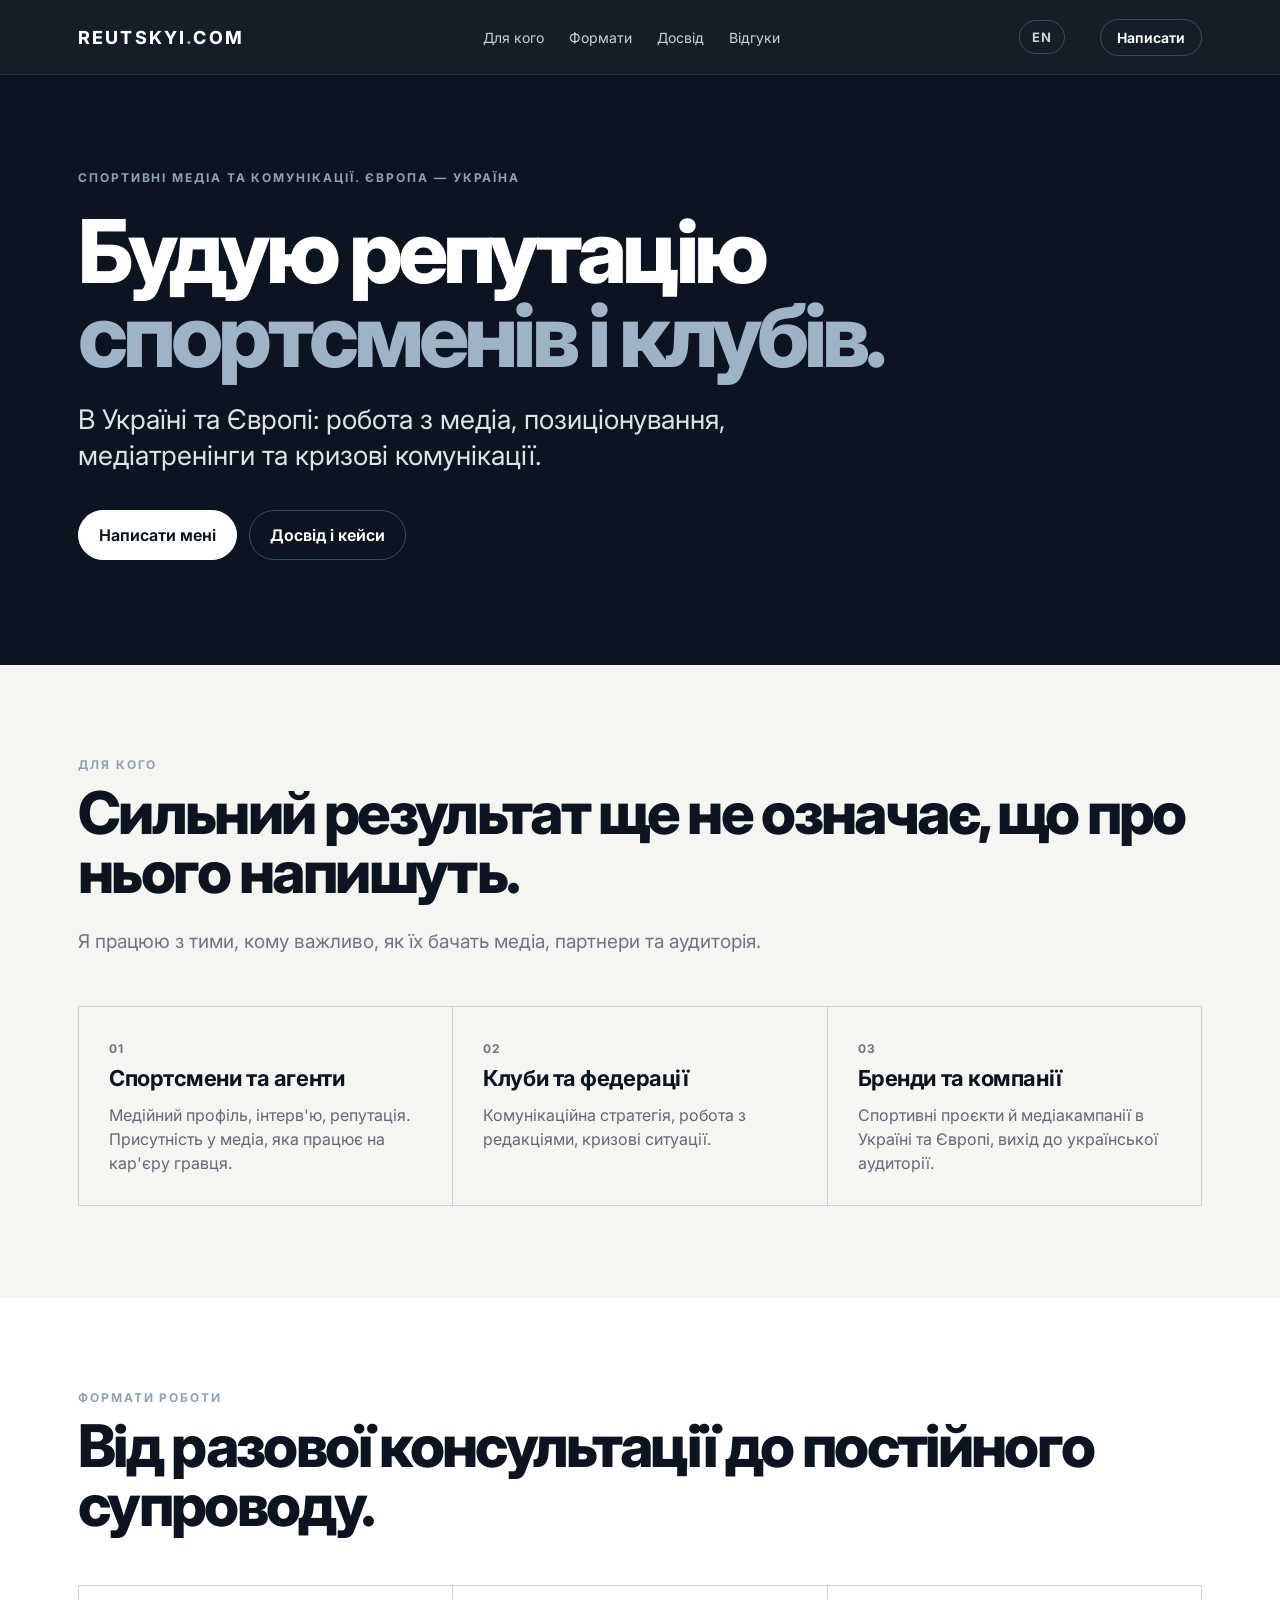
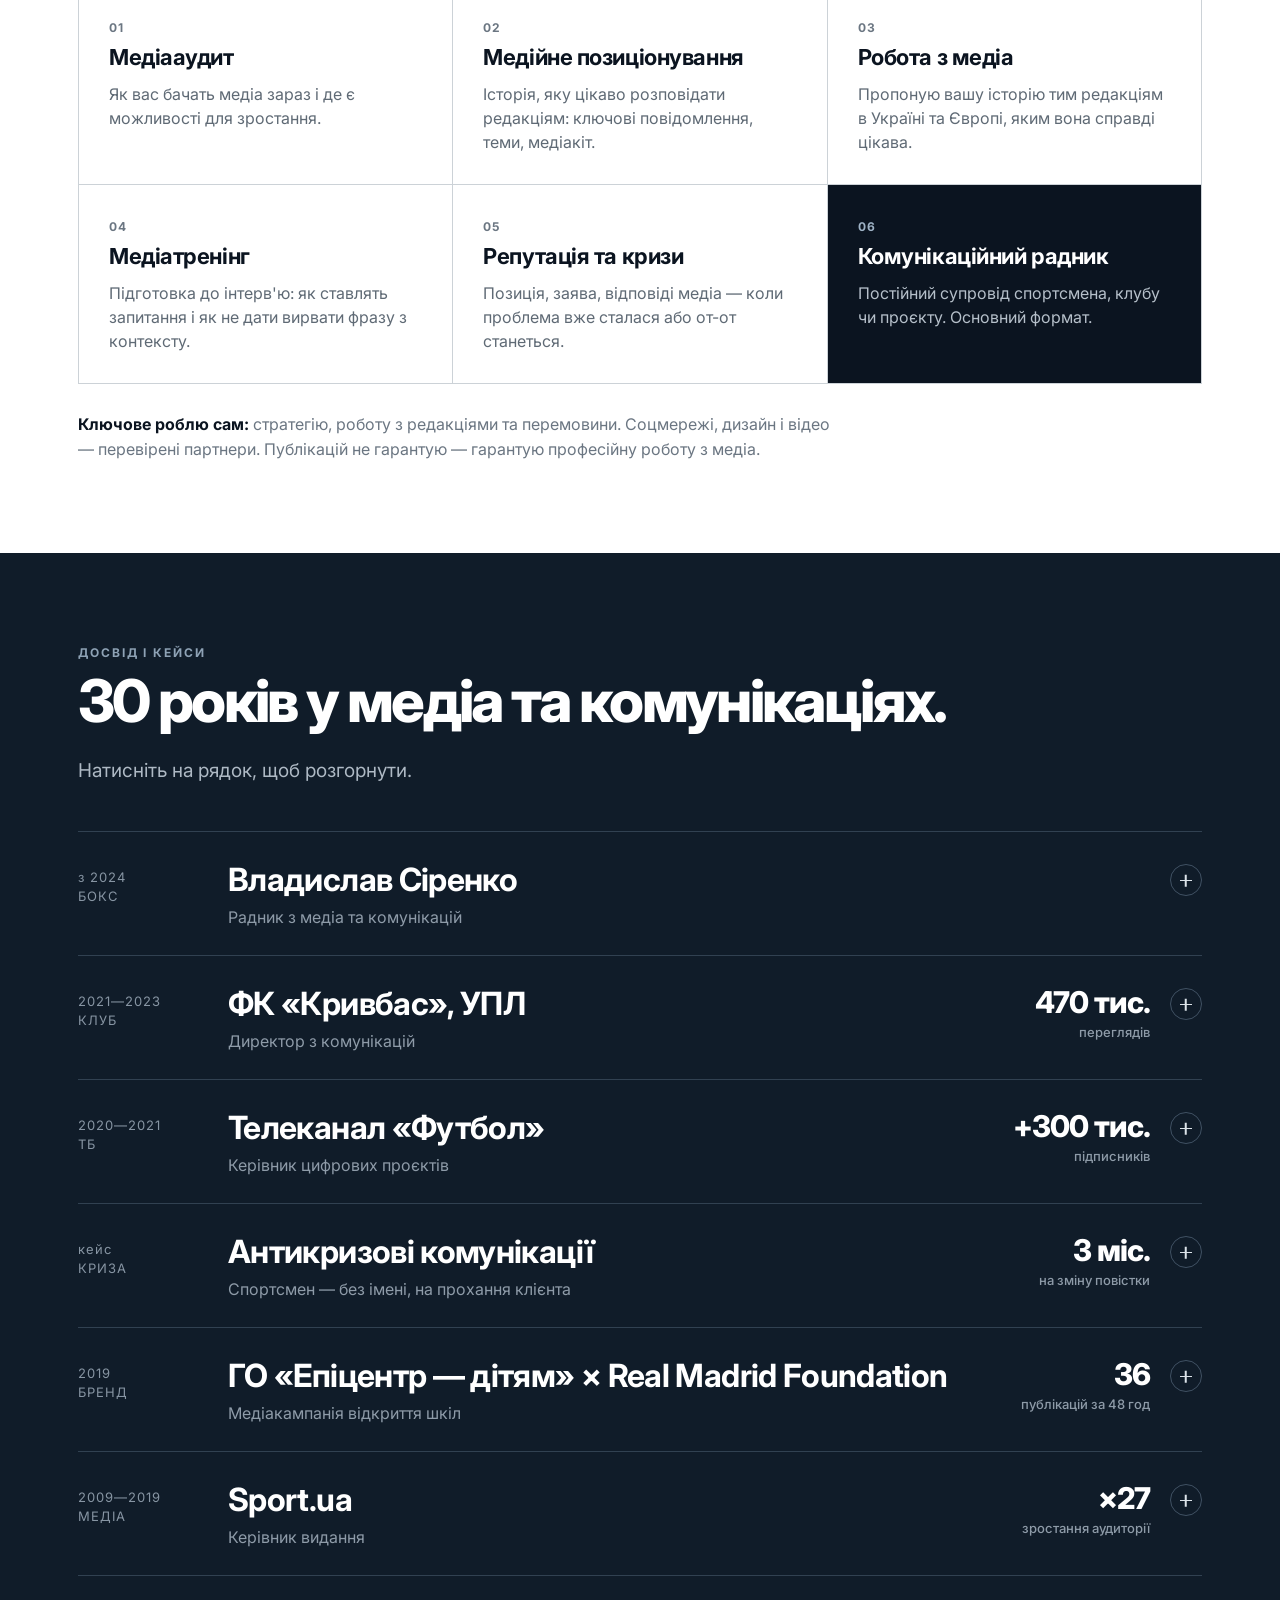
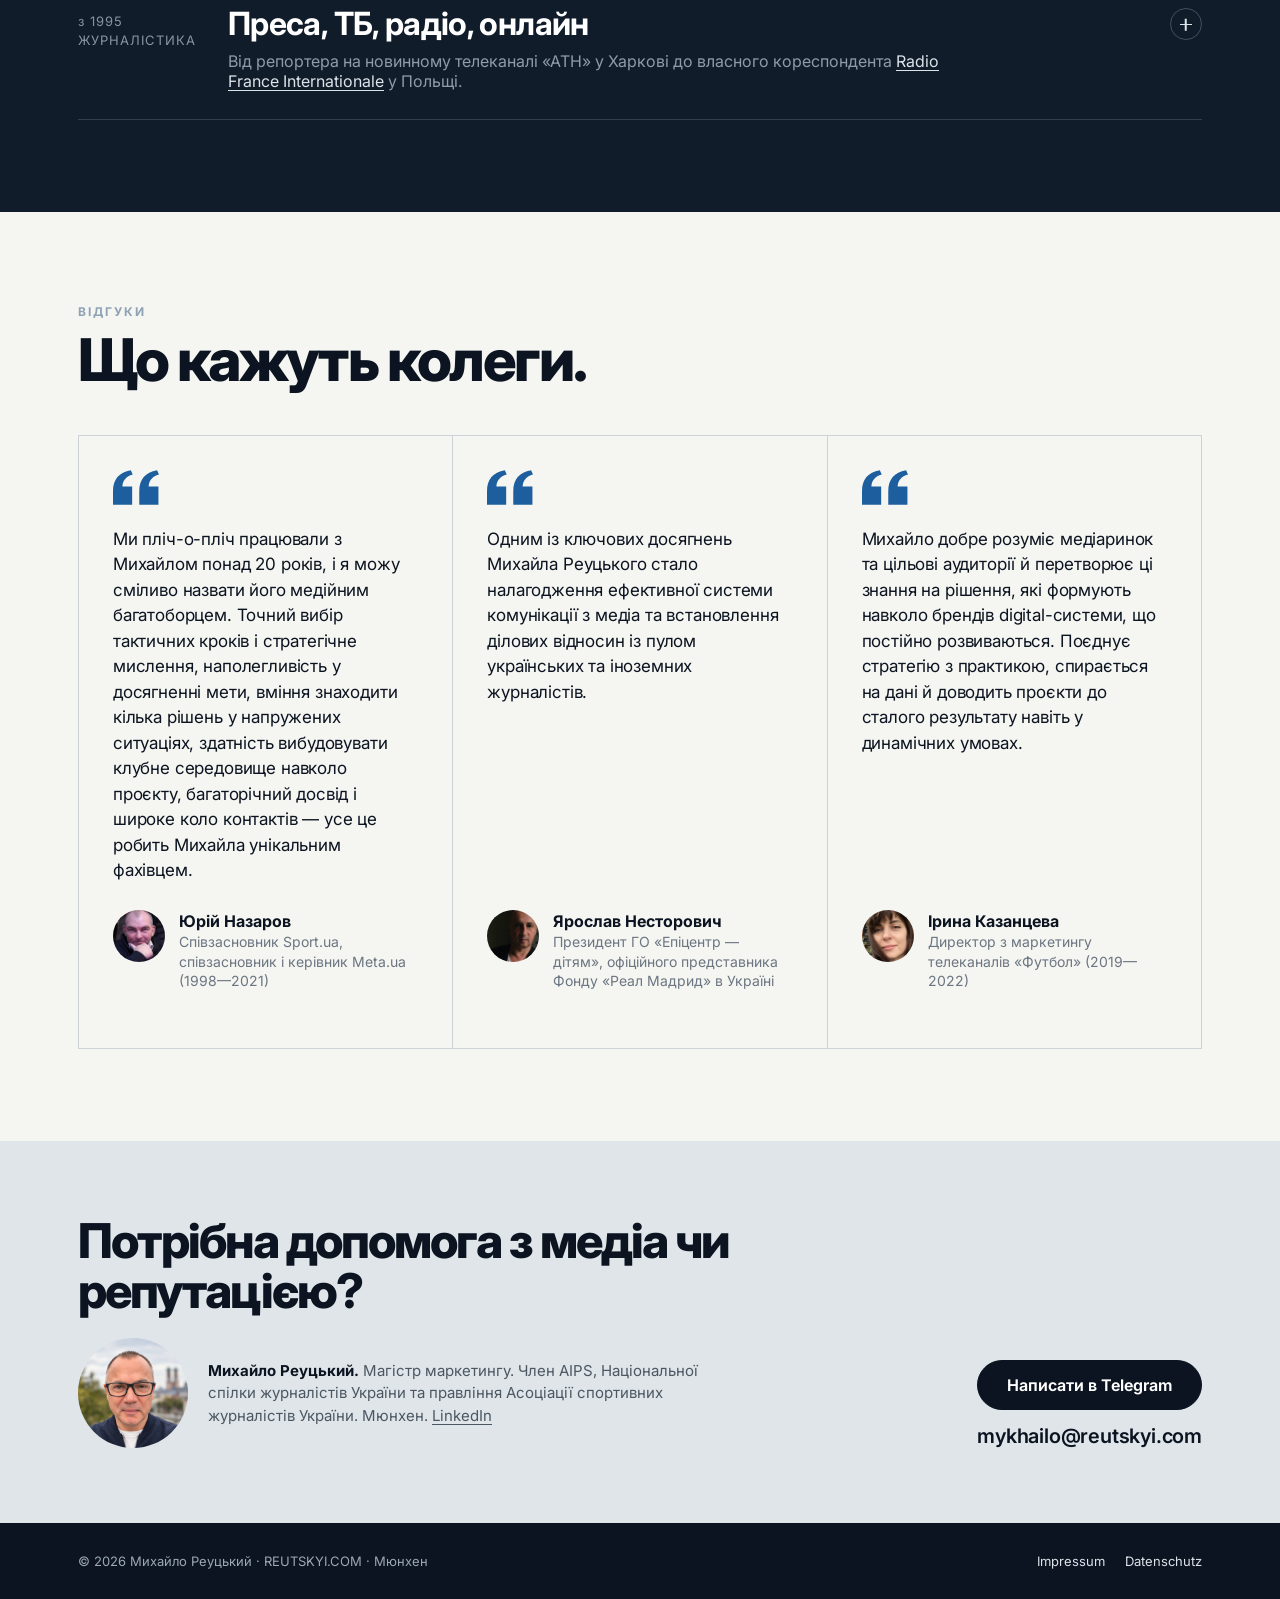
==== commit 6427925c: "Add files via upload" ====
--- a/index.html
+++ b/index.html
@@ -38,7 +38,7 @@
  "image": "https://reutskyi.com/photo.jpg",
  "jobTitle": "Консультант зі спортивних комунікацій та медіа",
  "description": "Спортивні комунікації та медіа між Україною та Європою: медіааудит, позиціонування, робота з медіа, медіатренінги, репутація та кризові комунікації.",
- "email": "mailto:m.reutskyi@web.de",
+ "email": "mailto:mykhailo@reutskyi.com",
  "address": {
   "@type": "PostalAddress",
   "addressLocality": "München",
@@ -237,7 +237,7 @@
     </div>
     <div class="contact">
       <div class="cbtns"><a class="btn primary dark" href="https://t.me/metarem" target="_blank" rel="noopener">Написати в Telegram</a></div>
-      <p class="mail">m.reutskyi@web.de</p>
+      <p class="mail">mykhailo@reutskyi.com</p>
     </div>
   </div>
 </section>
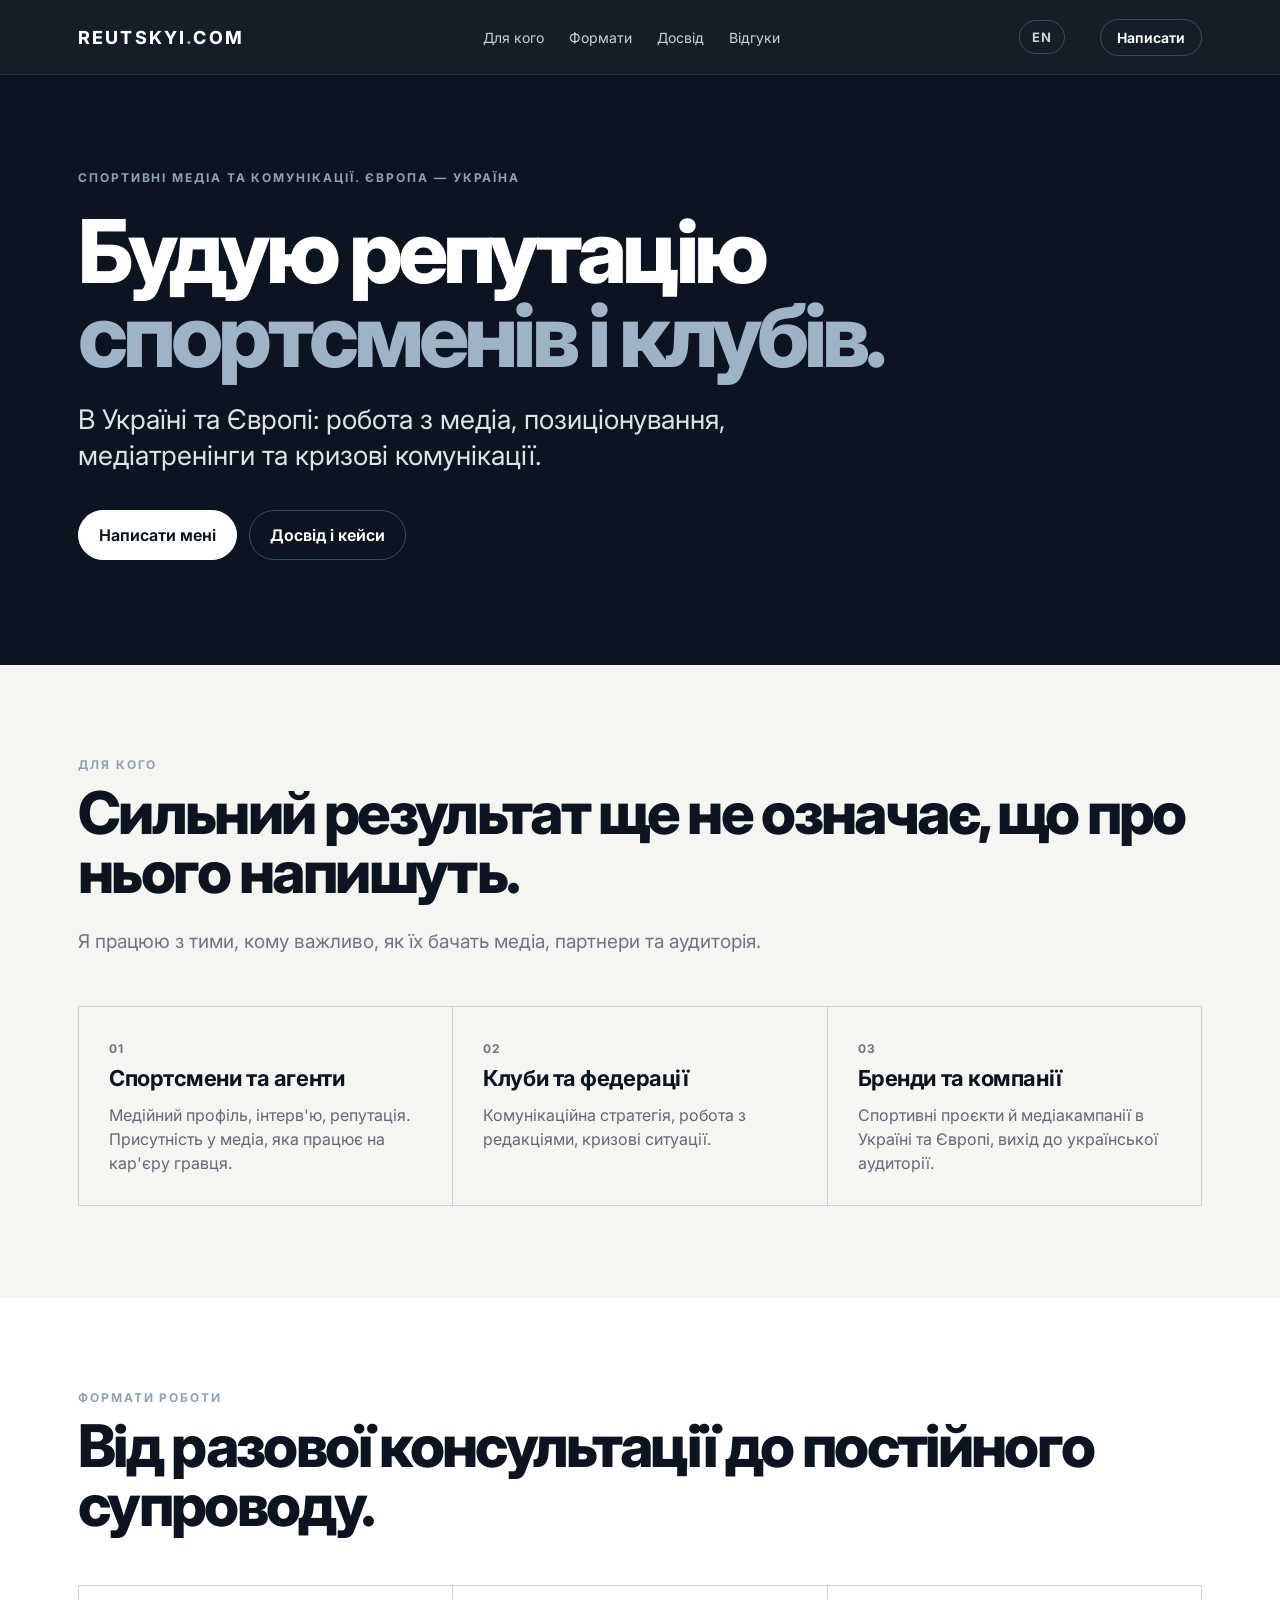
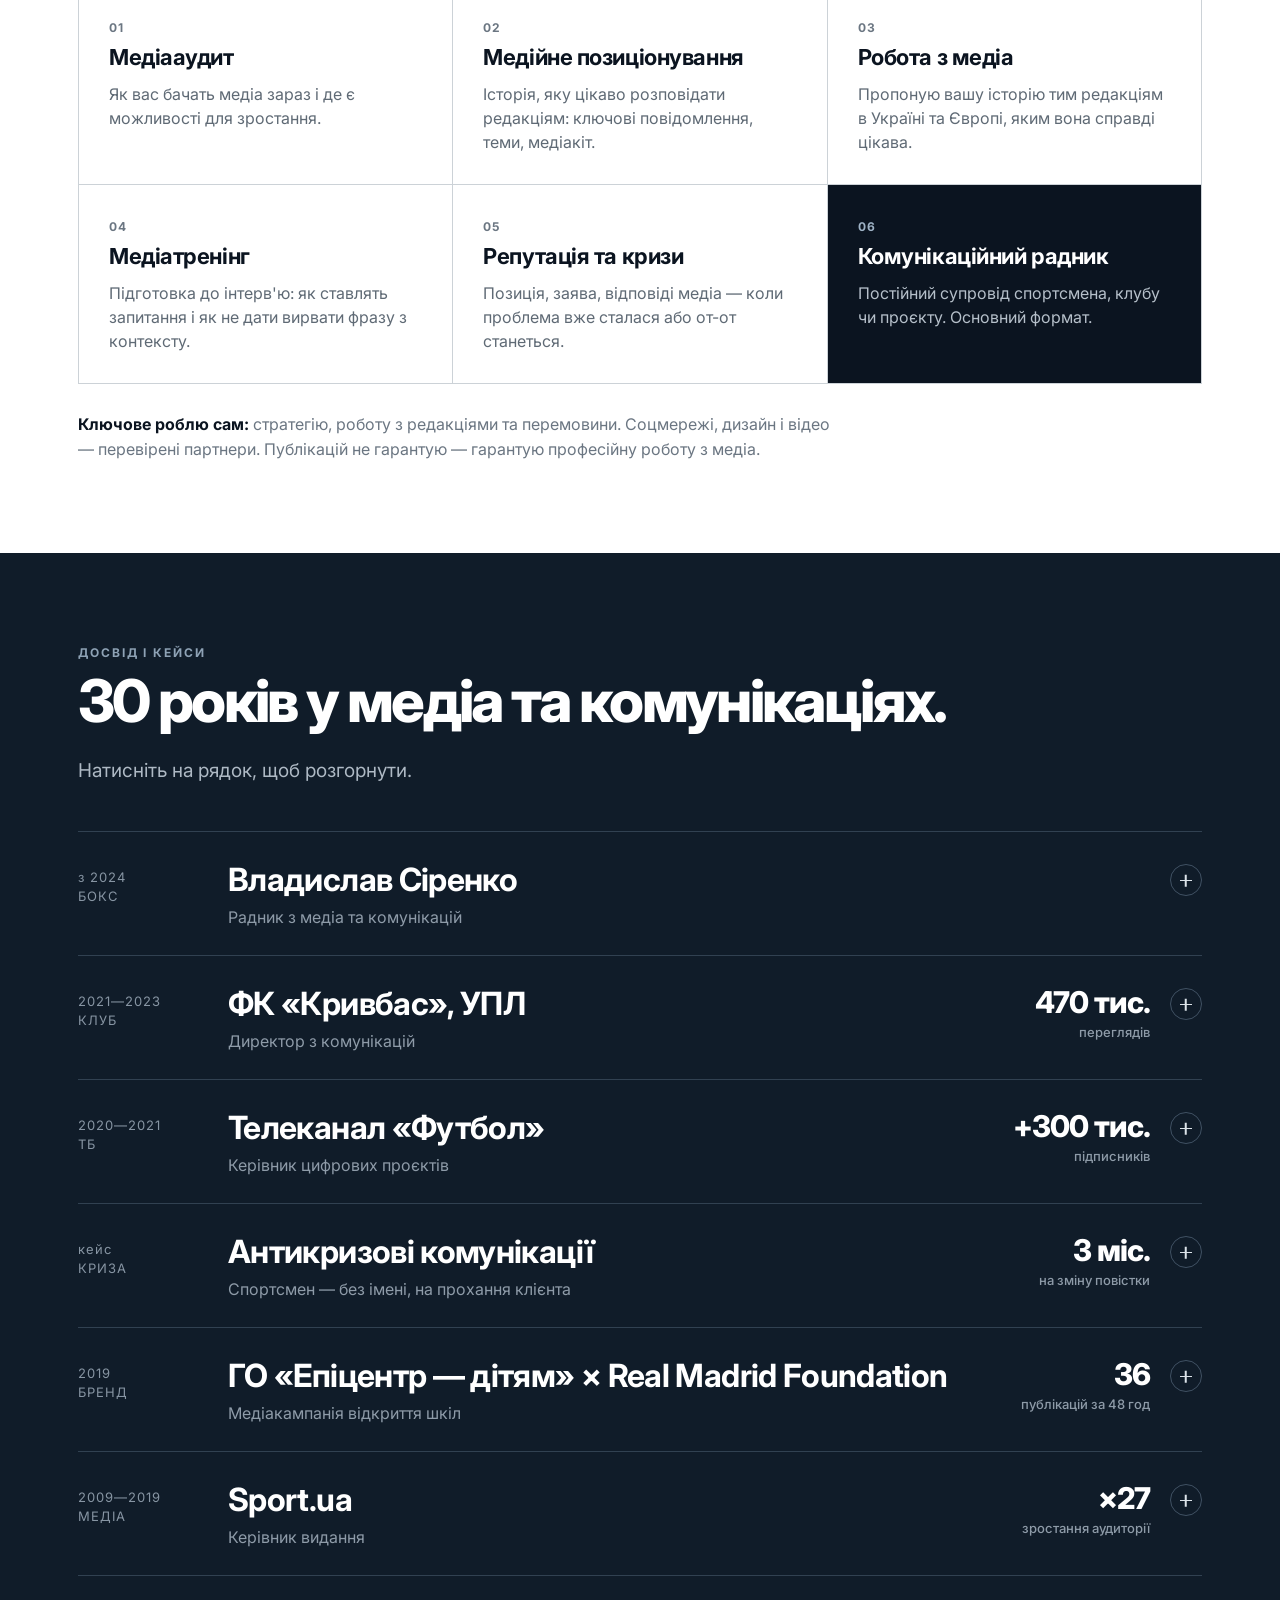
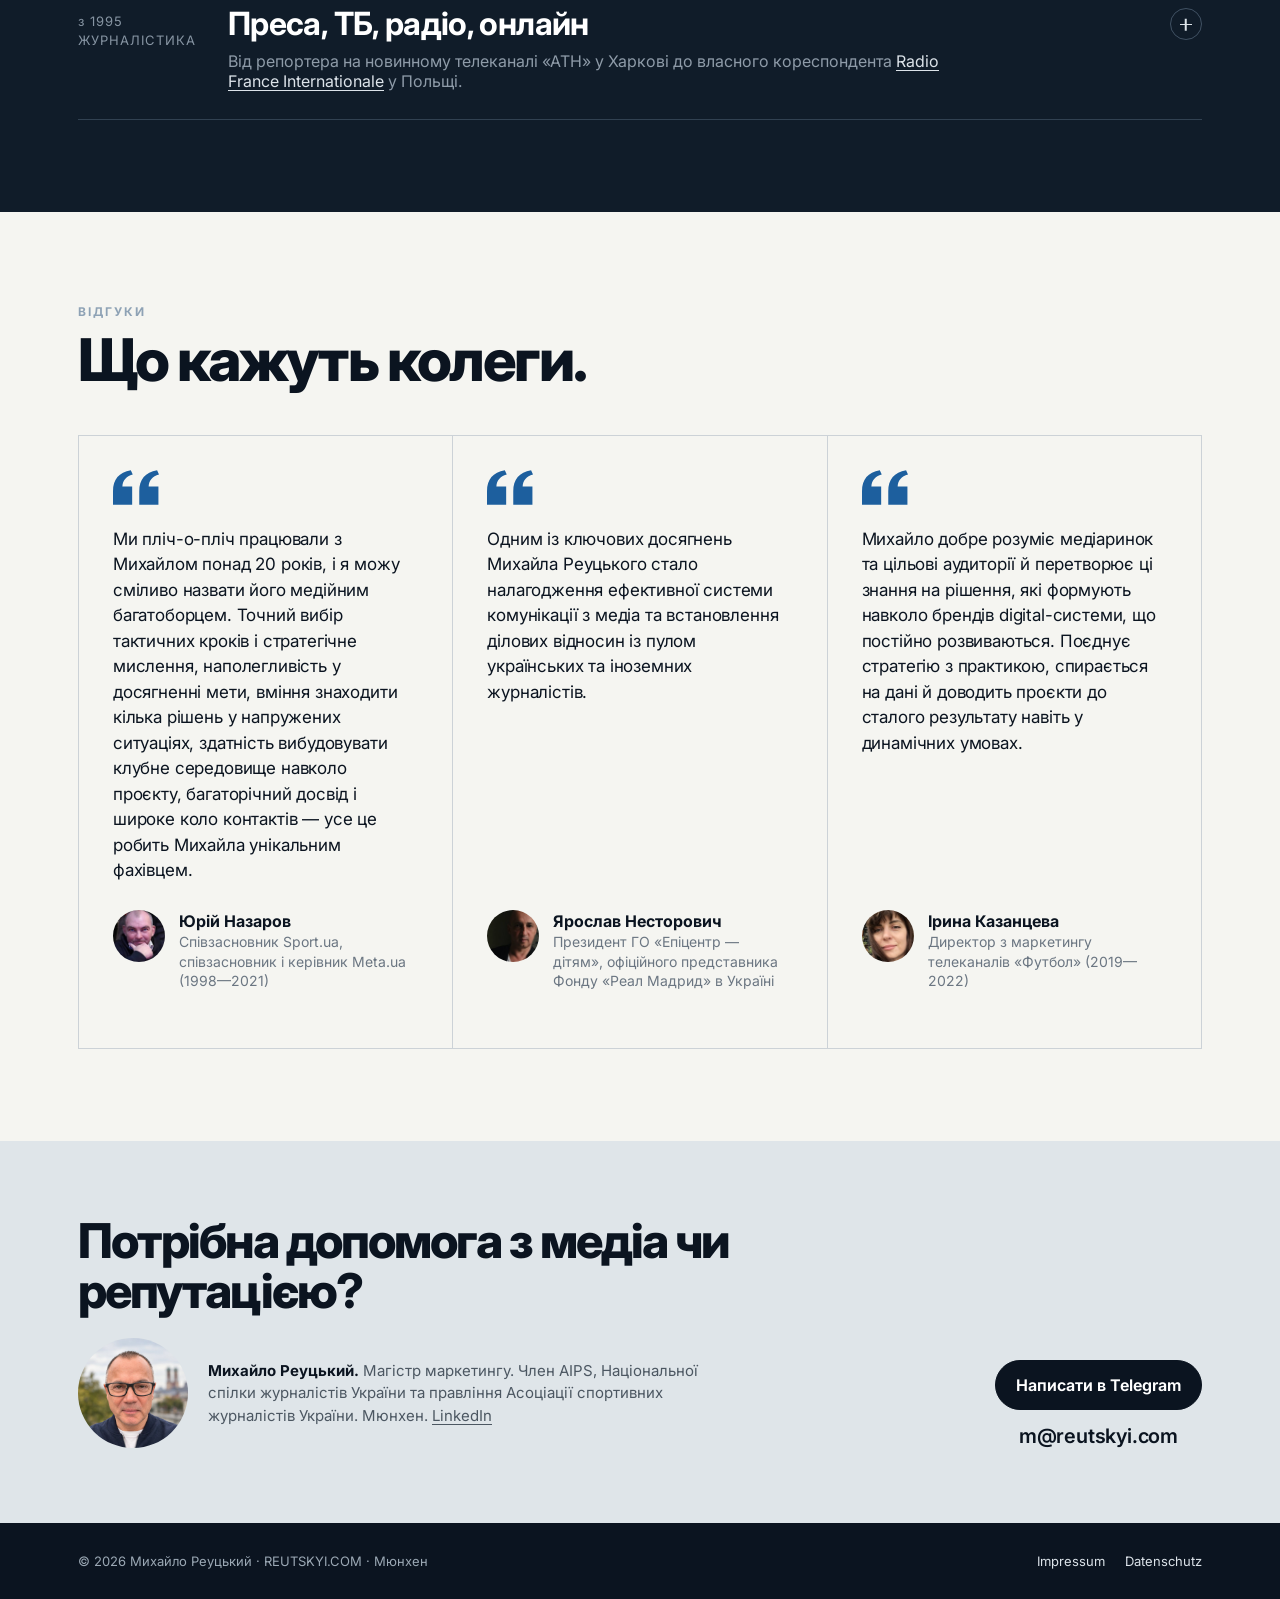
==== commit d110fc7b: "Add files via upload" ====
--- a/index.html
+++ b/index.html
@@ -38,7 +38,7 @@
  "image": "https://reutskyi.com/photo.jpg",
  "jobTitle": "Консультант зі спортивних комунікацій та медіа",
  "description": "Спортивні комунікації та медіа між Україною та Європою: медіааудит, позиціонування, робота з медіа, медіатренінги, репутація та кризові комунікації.",
- "email": "mailto:mykhailo@reutskyi.com",
+ "email": "mailto:m@reutskyi.com",
  "address": {
   "@type": "PostalAddress",
   "addressLocality": "München",
@@ -237,7 +237,7 @@
     </div>
     <div class="contact">
       <div class="cbtns"><a class="btn primary dark" href="https://t.me/metarem" target="_blank" rel="noopener">Написати в Telegram</a></div>
-      <p class="mail">mykhailo@reutskyi.com</p>
+      <p class="mail">m@reutskyi.com</p>
     </div>
   </div>
 </section>
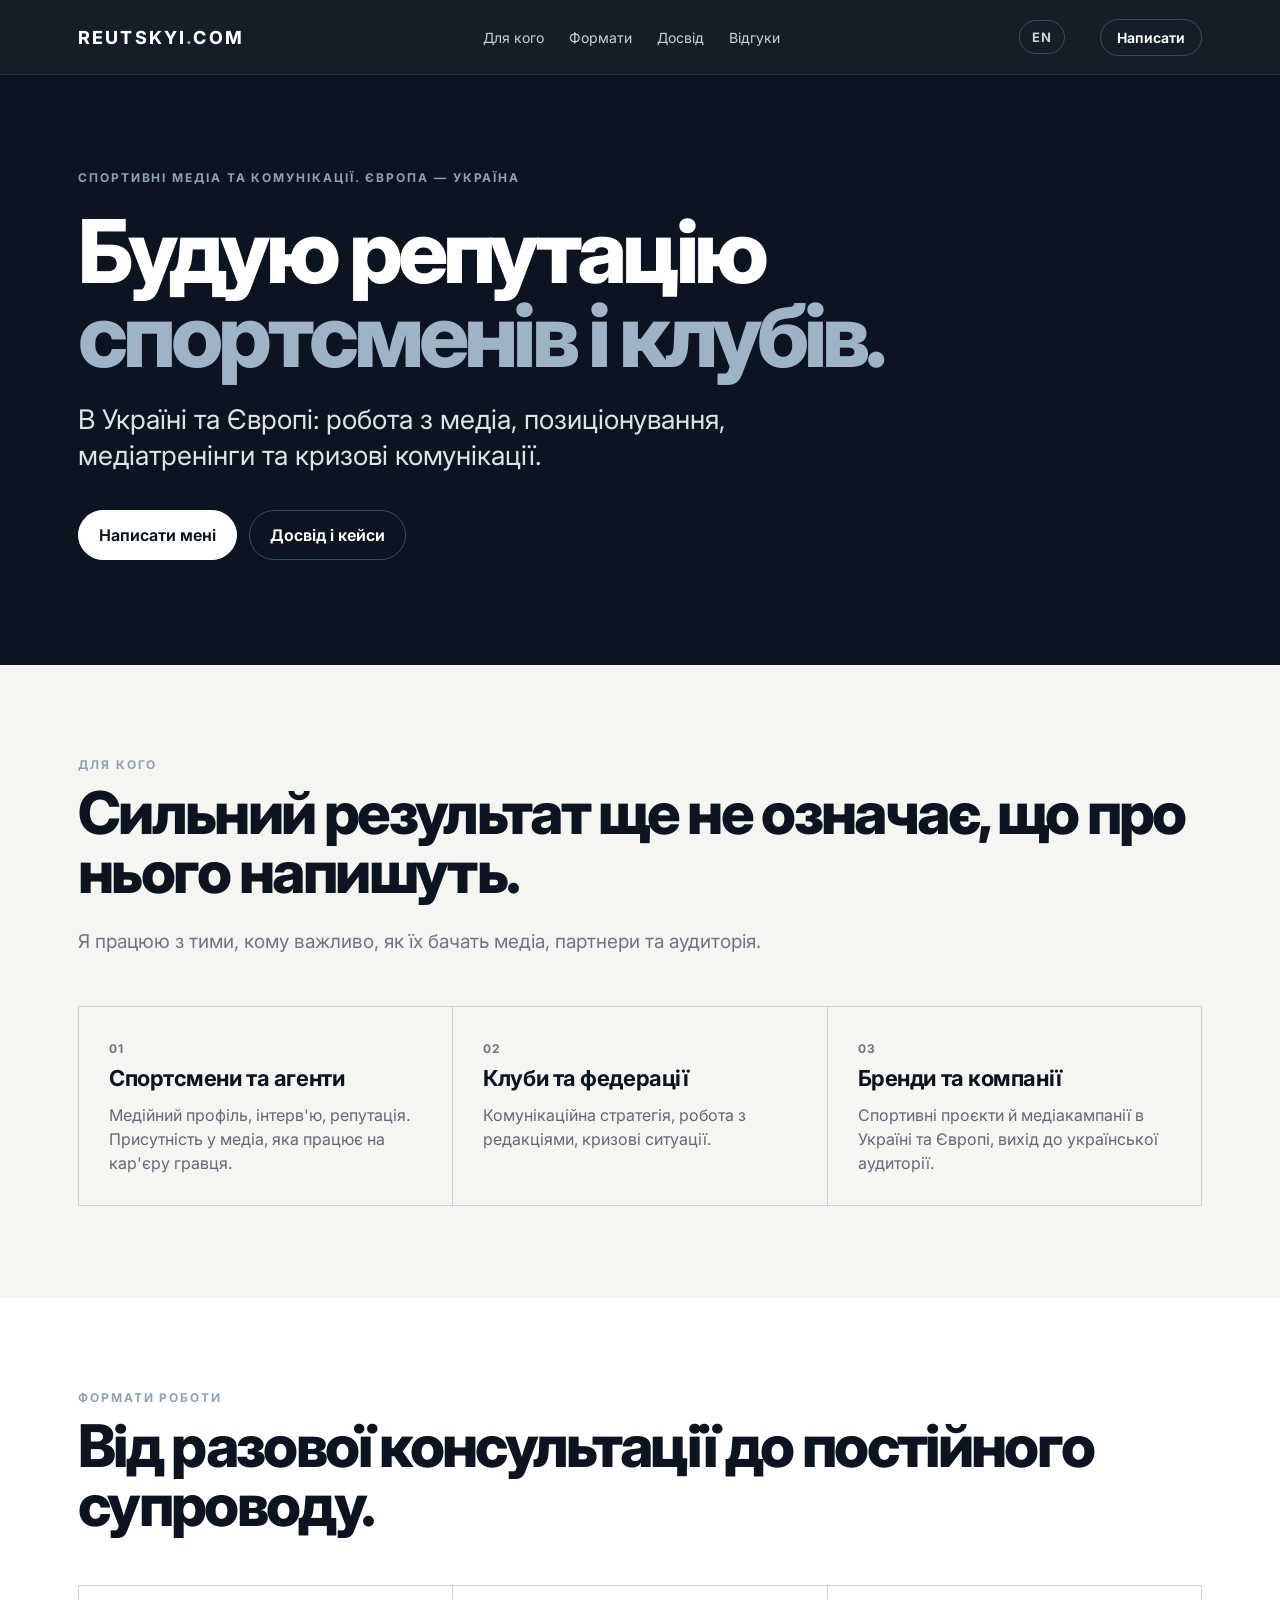
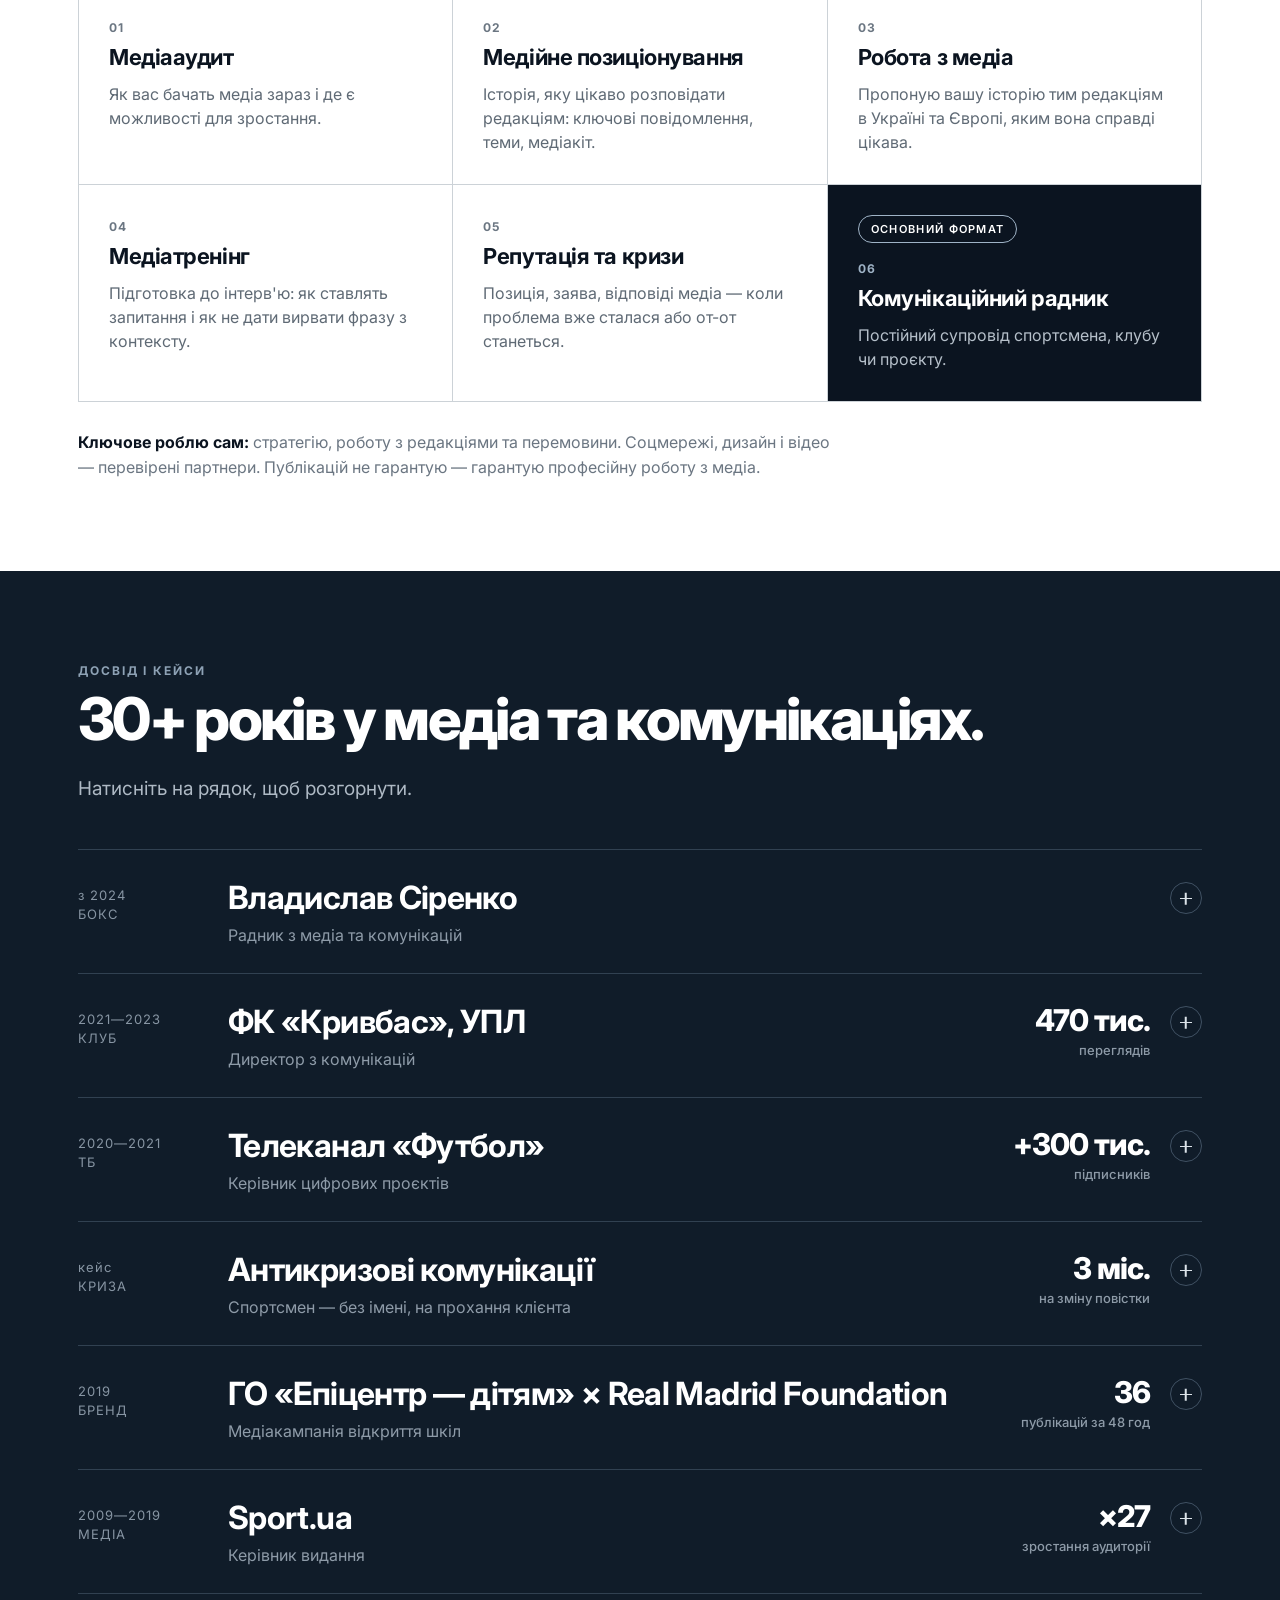
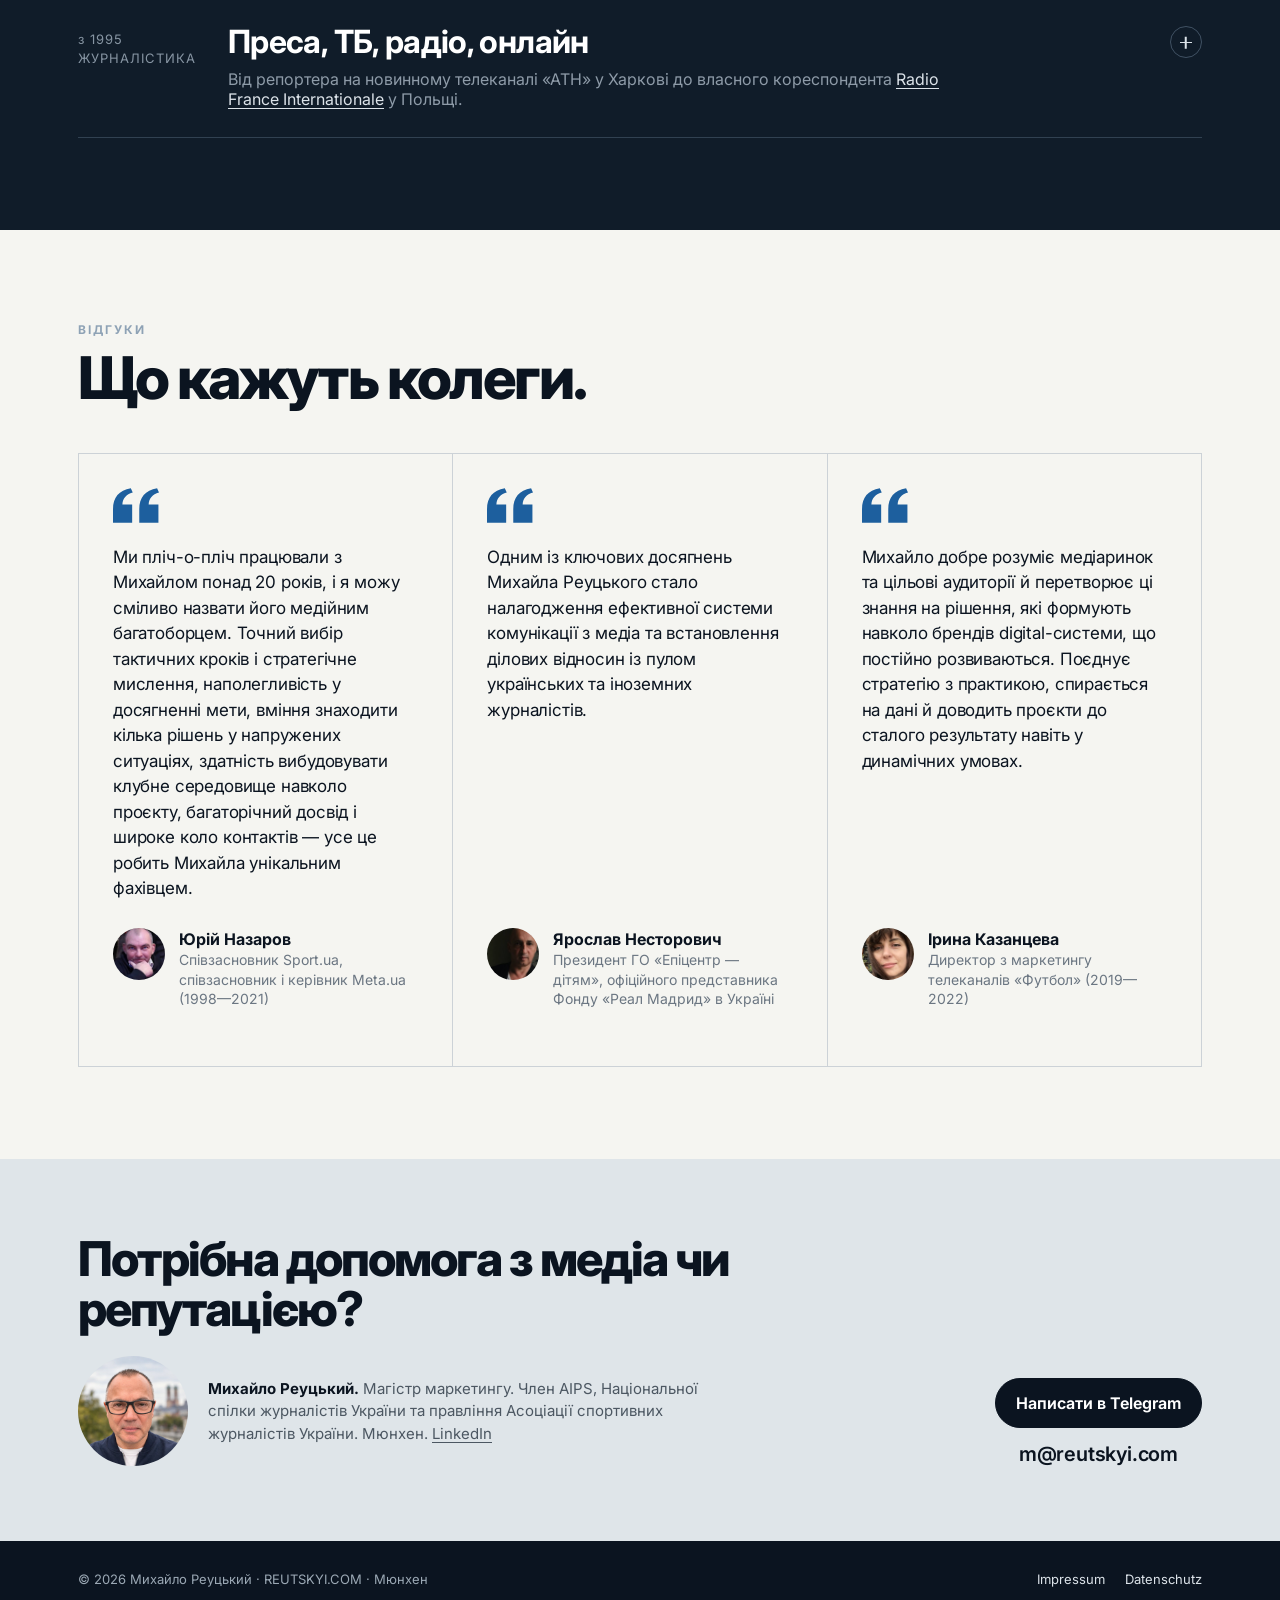
==== commit 2f6bcebe: "Add files via upload" ====
--- a/index.html
+++ b/index.html
@@ -19,7 +19,7 @@
 <meta property="og:image:height" content="630">
 <meta property="og:image" content="https://reutskyi.com/og.jpg">
 <link rel="preload" href="/inter.woff2" as="font" type="font/woff2" crossorigin>
-<link rel="stylesheet" href="/site.css?v=20261007">
+<link rel="stylesheet" href="/site.css?v=20261016">
 <meta name="theme-color" content="#0b1420">
 <link rel="icon" href="/favicon.ico" sizes="48x48">
 <link rel="icon" type="image/png" href="/favicon-192.png" sizes="192x192">
@@ -124,7 +124,7 @@
       <div class="cell"><b>03</b><h3>Робота з медіа</h3><p>Пропоную вашу історію тим редакціям в Україні та Європі, яким вона справді цікава.</p></div>
       <div class="cell"><b>04</b><h3>Медіатренінг</h3><p>Підготовка до інтерв'ю: як ставлять запитання і як не дати вирвати фразу з контексту.</p></div>
       <div class="cell"><b>05</b><h3>Репутація та кризи</h3><p>Позиція, заява, відповіді медіа — коли проблема вже сталася або от-от станеться.</p></div>
-      <div class="cell key"><b>06</b><h3>Комунікаційний радник</h3><p>Постійний супровід спортсмена, клубу чи проєкту. Основний формат.</p></div>
+      <div class="cell key"><span class="badge">Основний формат</span><b>06</b><h3>Комунікаційний радник</h3><p>Постійний супровід спортсмена, клубу чи проєкту.</p></div>
     </div>
     <p class="note"><strong>Ключове роблю сам:</strong> стратегію, роботу з редакціями та перемовини. Соцмережі, дизайн і відео — перевірені партнери. Публікацій не гарантую — гарантую професійну роботу з медіа.</p>
   </div>
@@ -133,7 +133,7 @@
 <section class="section dark" id="cases">
   <div class="wrap">
     <p class="eyebrow">Досвід і кейси</p>
-    <h2>30 років у медіа та комунікаціях.</h2>
+    <h2>30+ років у медіа та комунікаціях.</h2>
     <p class="intro">Натисніть на рядок, щоб розгорнути.</p>
     <div class="cases">
       <details class="case">
--- a/site.css
+++ b/site.css
@@ -134,3 +134,6 @@
 .review .avatar{width:52px;height:52px;border-radius:50%;flex:none;display:grid;place-items:center;background:#0b1420;color:#fff;font-weight:700;font-size:16px;letter-spacing:.02em}
 @media(min-width:1101px){.reviews{grid-template-columns:repeat(3,1fr)}.review blockquote{font-size:17px}}
 @media(min-width:1101px){.review figcaption{min-height:104px}}
+
+
+.cell.key .badge{display:table;margin:0 0 14px;border:1px solid #9fb3c6;border-radius:999px;color:#fff;font-size:11px;font-weight:600;letter-spacing:.12em;text-transform:uppercase;padding:6px 12px;white-space:nowrap}
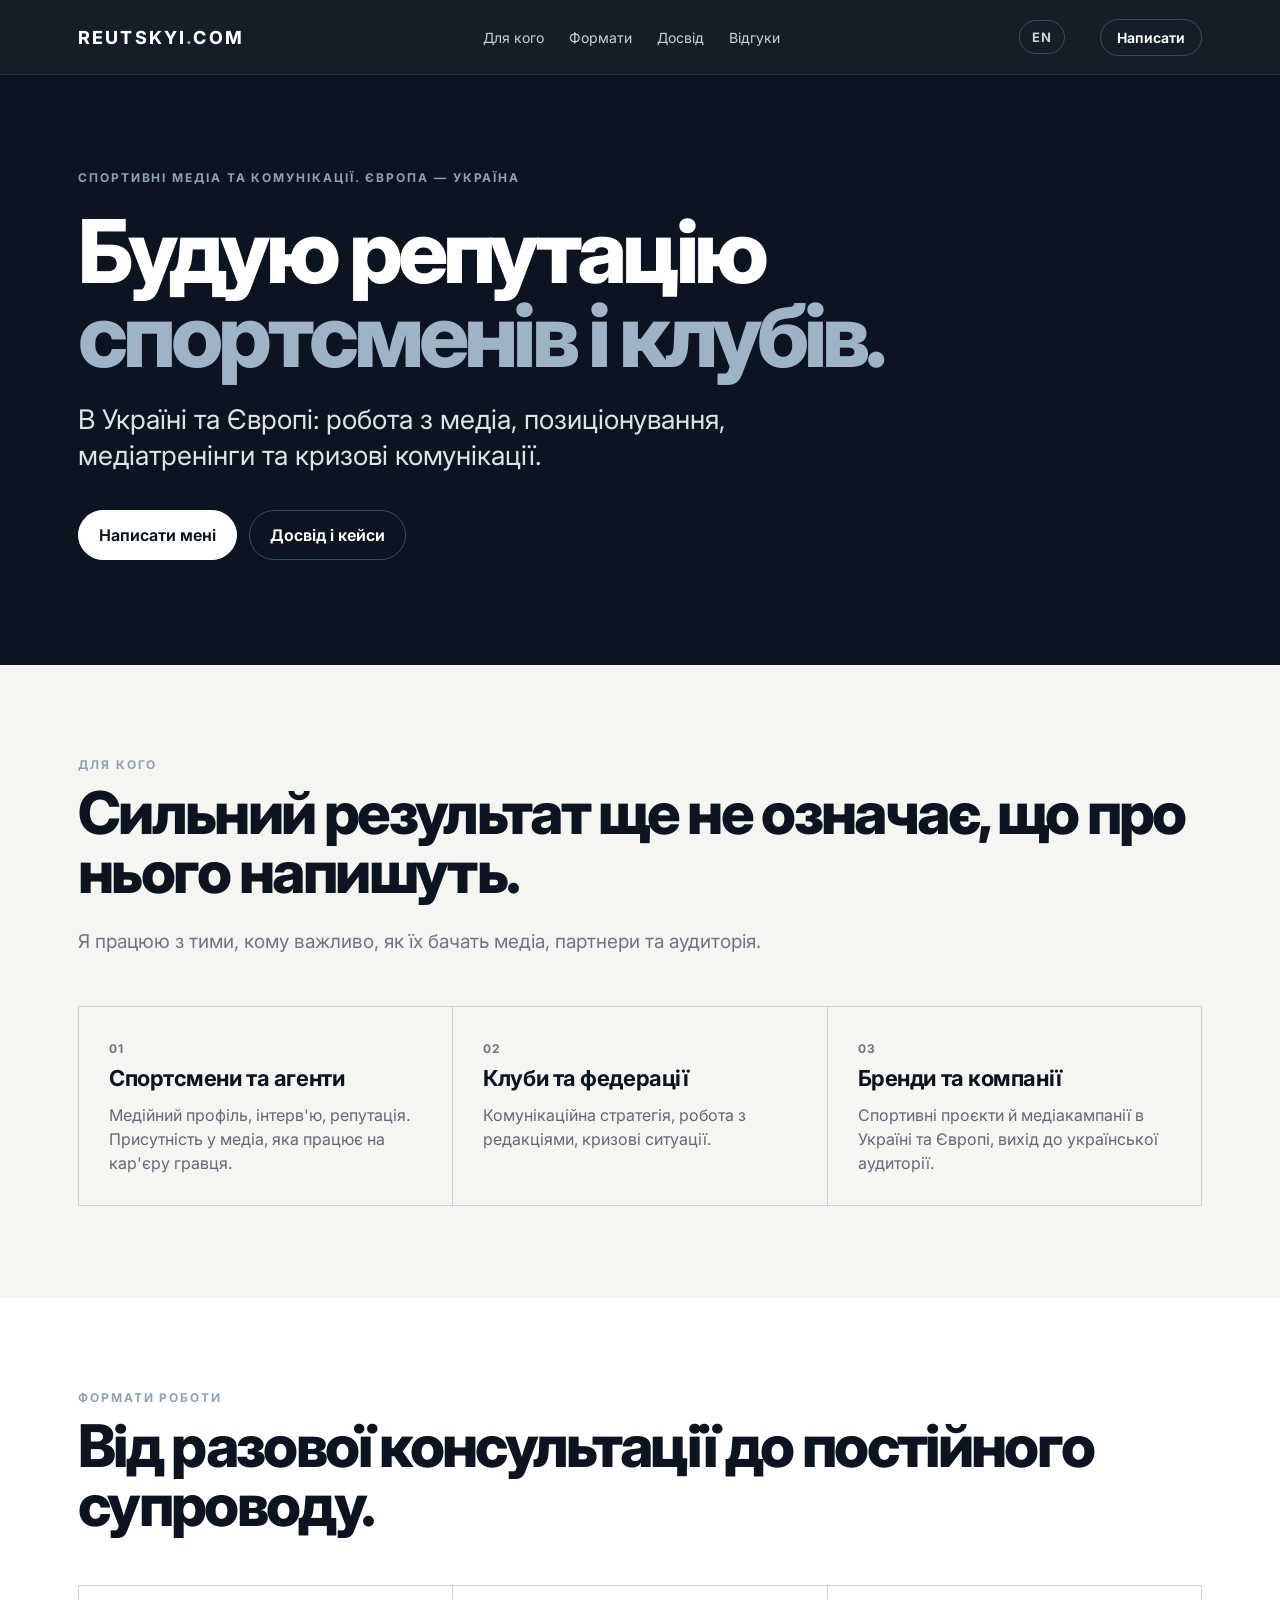
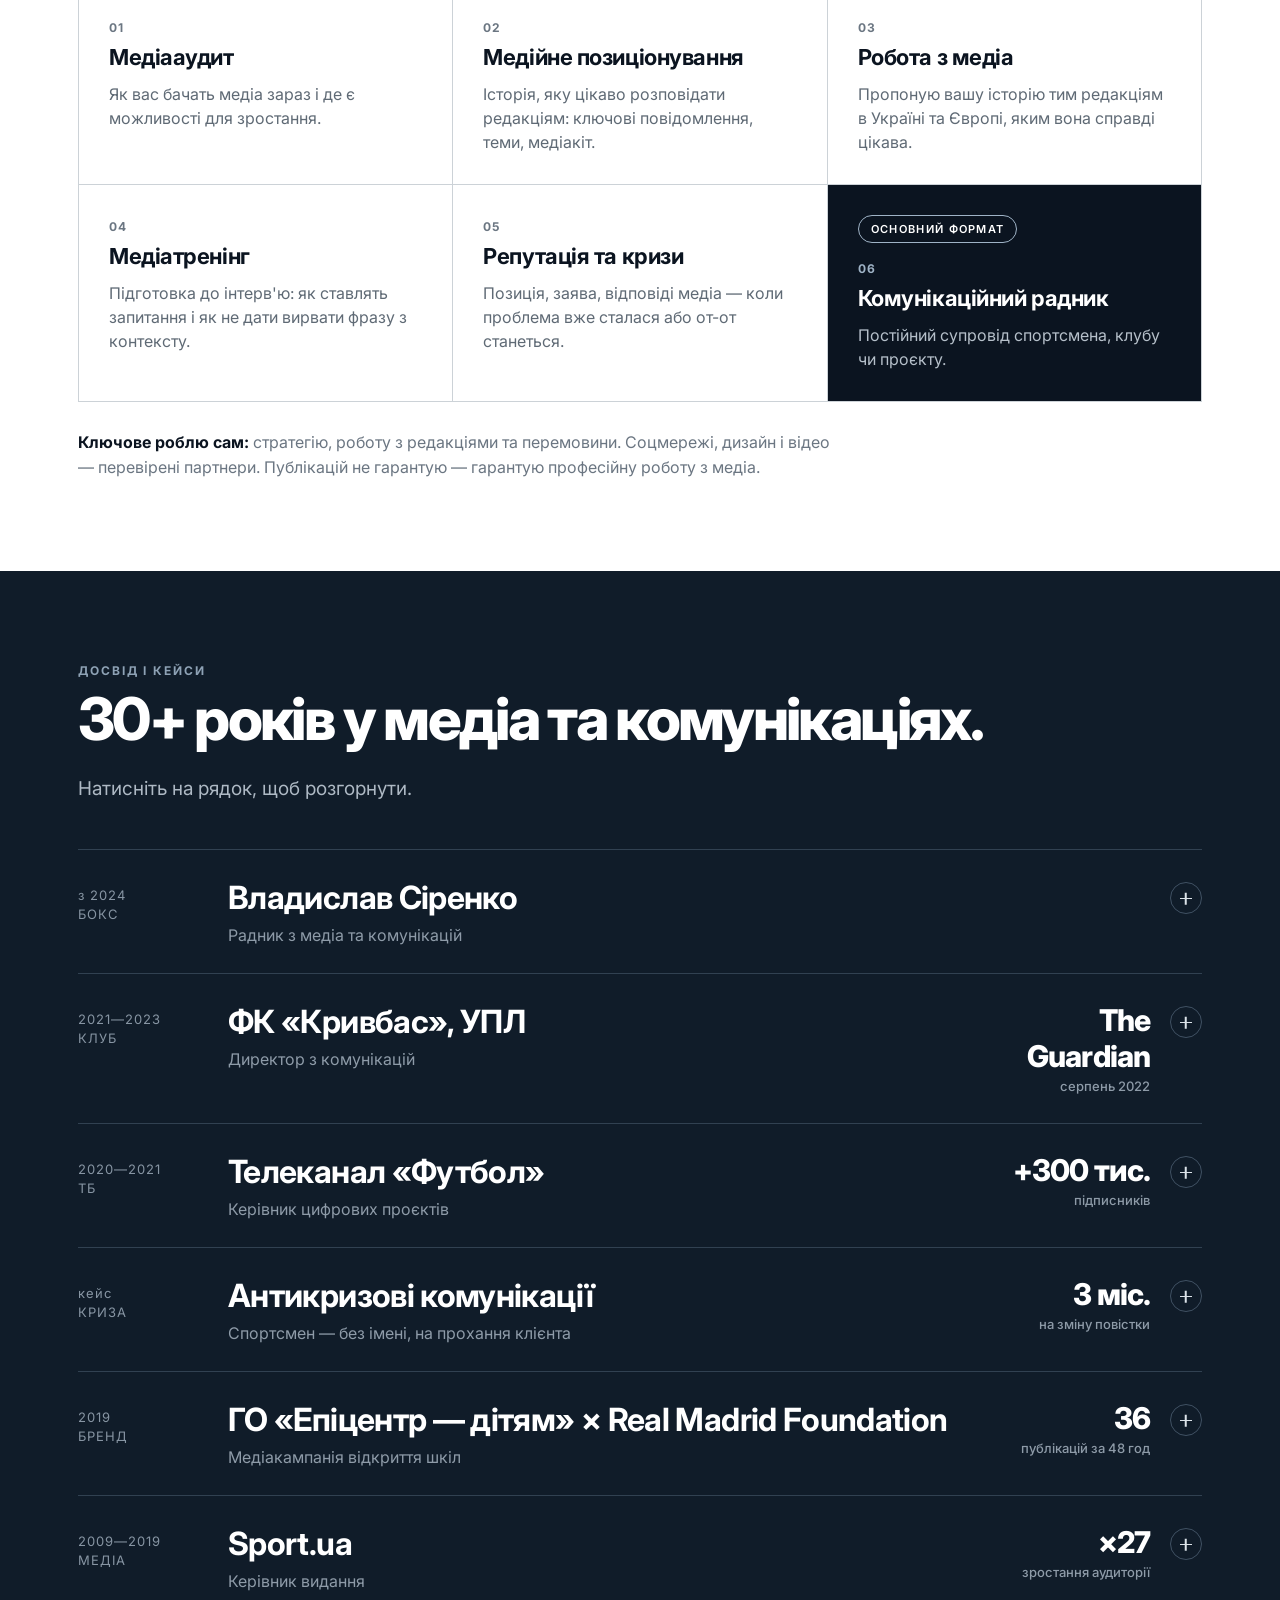
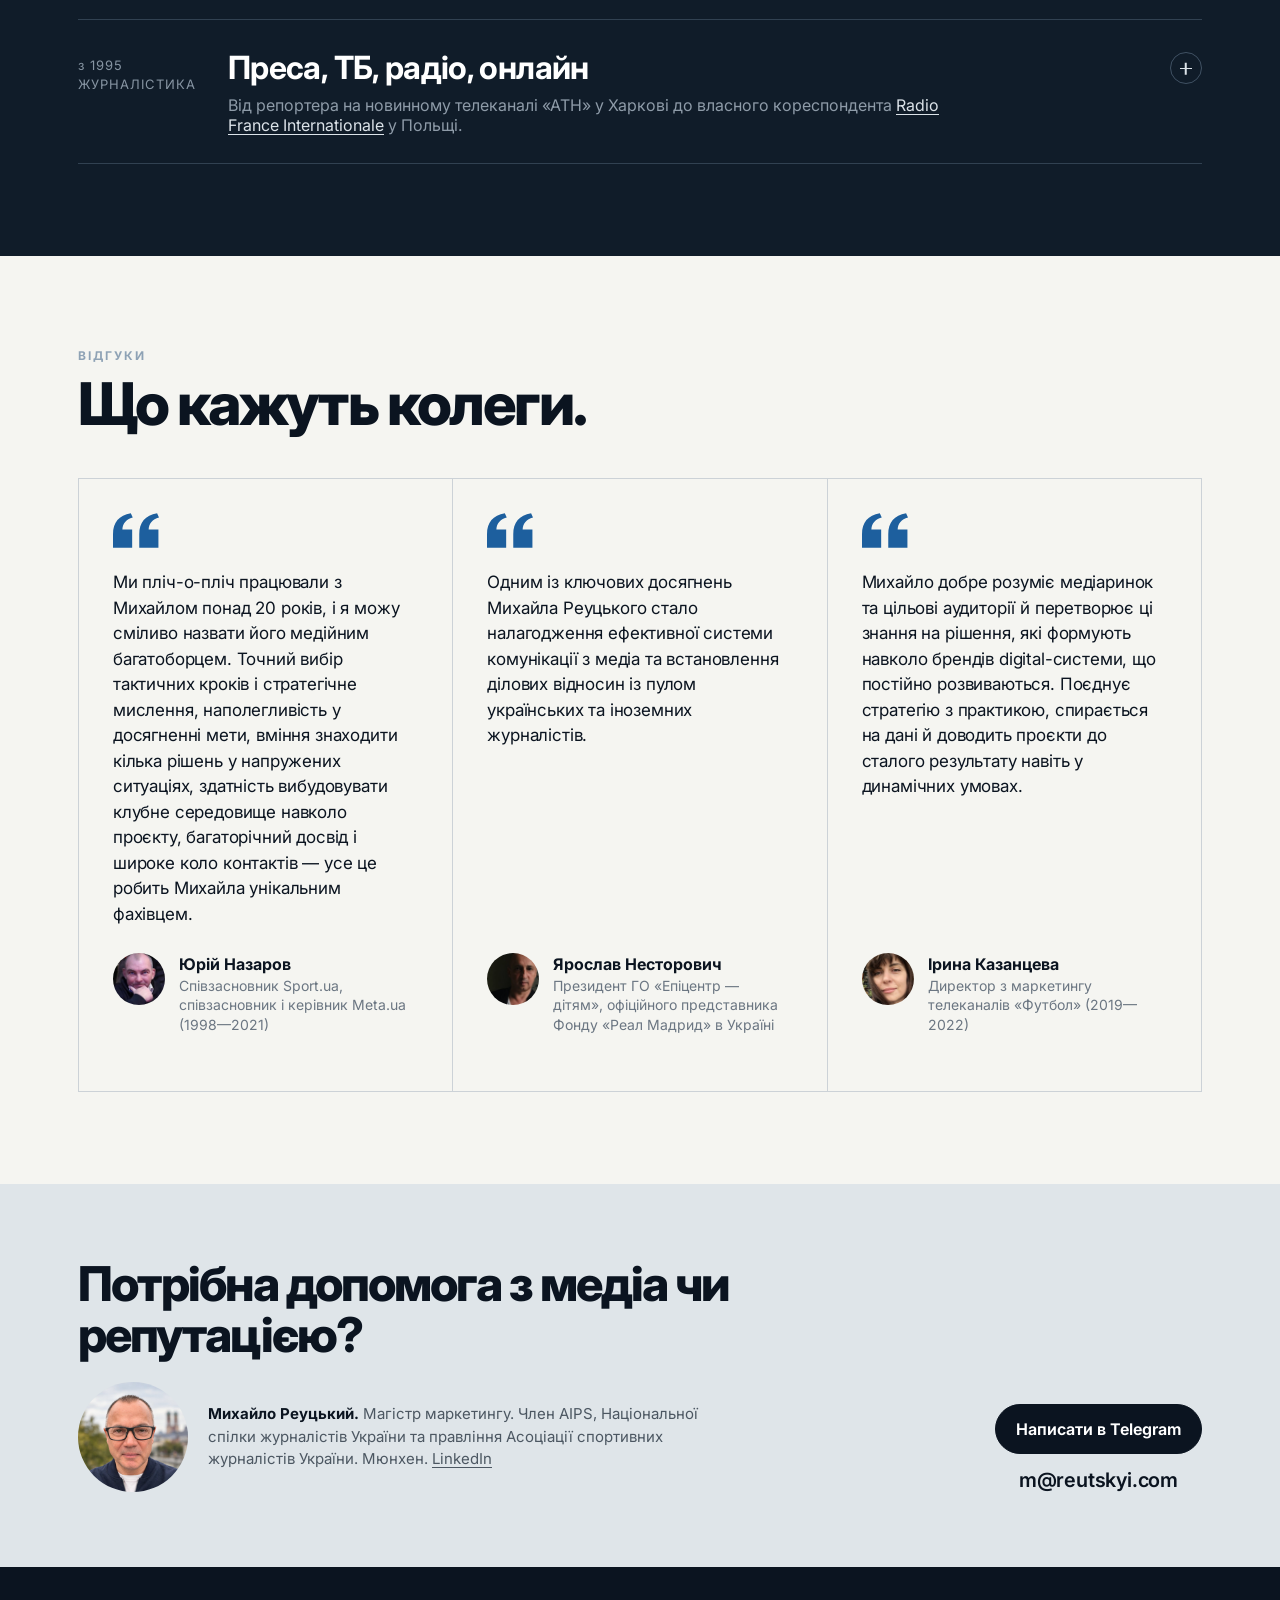
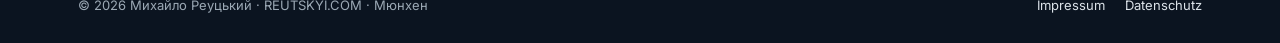
==== commit 36efc7ff: "Add files via upload" ====
--- a/index.html
+++ b/index.html
@@ -149,10 +149,10 @@
         <summary>
           <span class="case-num">2021—2023<br>КЛУБ</span>
           <div><h3>ФК «Кривбас», УПЛ</h3><p class="case-meta">Директор з комунікацій</p></div>
-          <span class="case-value">470 тис.<small>переглядів</small></span>
-          <span class="tog" aria-hidden="true"></span>
-        </summary>
-        <div class="case-body one"><p>Комунікації клубу — від щоденної роботи з редакціями, ексклюзивів і престурів до кризових ситуацій; робота з блогерами та іноземними медіа.</p><p>До Кривого Рогу приїздили писати та знімати про клуб: <a href="https://www.theguardian.com/football/2022/aug/21/ukraine-fc-kryvbas-ignore-nearby-shells-as-new-season-looms" target="_blank" rel="noopener">The Guardian</a>, <a href="https://www.instagram.com/zoryalondonsk/" target="_blank" rel="noopener">Zorya Londonsk</a>, YouTube-шоу <a href="https://www.youtube.com/watch?v=FBmzEO41YpI" target="_blank" rel="noopener">«Бомбардир»</a> і <a href="https://www.youtube.com/watch?v=1__1Q5OuF3I" target="_blank" rel="noopener">«Трендець»</a> та інші. Ці два фільми зібрали <strong>понад 470 тисяч переглядів</strong>.</p></div>
+          <span class="case-value">The Guardian<small>серпень 2022</small></span>
+          <span class="tog" aria-hidden="true"></span>
+        </summary>
+        <div class="case-body one"><p>Відповідав за роботу клубу з медіа, зокрема в перший сезон повномасштабної війни: відносини з редакціями, ексклюзиви, кризові ситуації, іноземна преса.</p><p>Організовував медіатури до Кривого Рогу для журналістів і блогерів: інтерв'ю, доступ до команди й тренерського штабу, робота знімальних груп на місці. Серед результатів: репортаж <a href="https://www.theguardian.com/football/2022/aug/21/ukraine-fc-kryvbas-ignore-nearby-shells-as-new-season-looms" target="_blank" rel="noopener">The Guardian</a> (серпень 2022), матеріали <a href="https://www.instagram.com/zoryalondonsk/" target="_blank" rel="noopener">Zorya Londonsk</a>, а також фільми YouTube-шоу <a href="https://www.youtube.com/watch?v=FBmzEO41YpI" target="_blank" rel="noopener">«Бомбардир»</a> і <a href="https://www.youtube.com/watch?v=1__1Q5OuF3I" target="_blank" rel="noopener">«Трендець»</a>, які разом зібрали <strong>понад 470 тис. переглядів</strong>.</p></div>
       </details>
       <details class="case">
         <summary>
